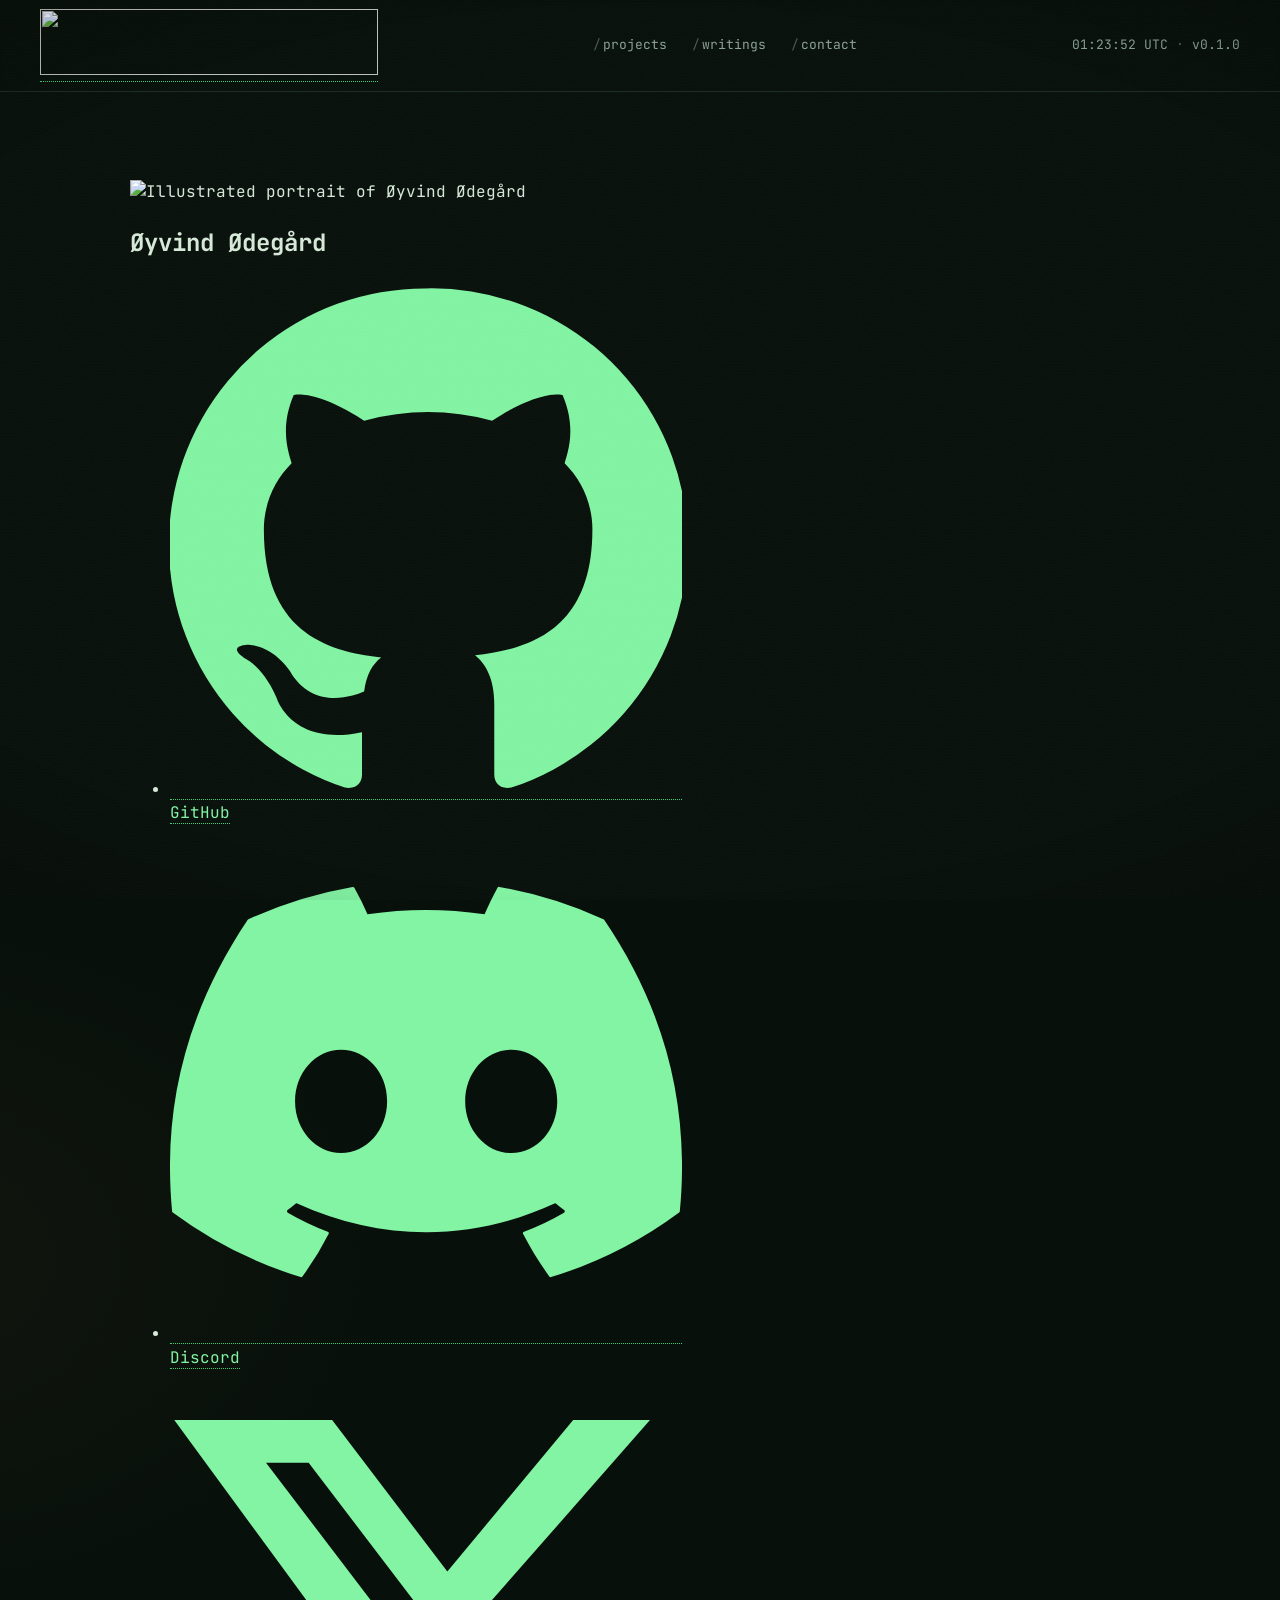
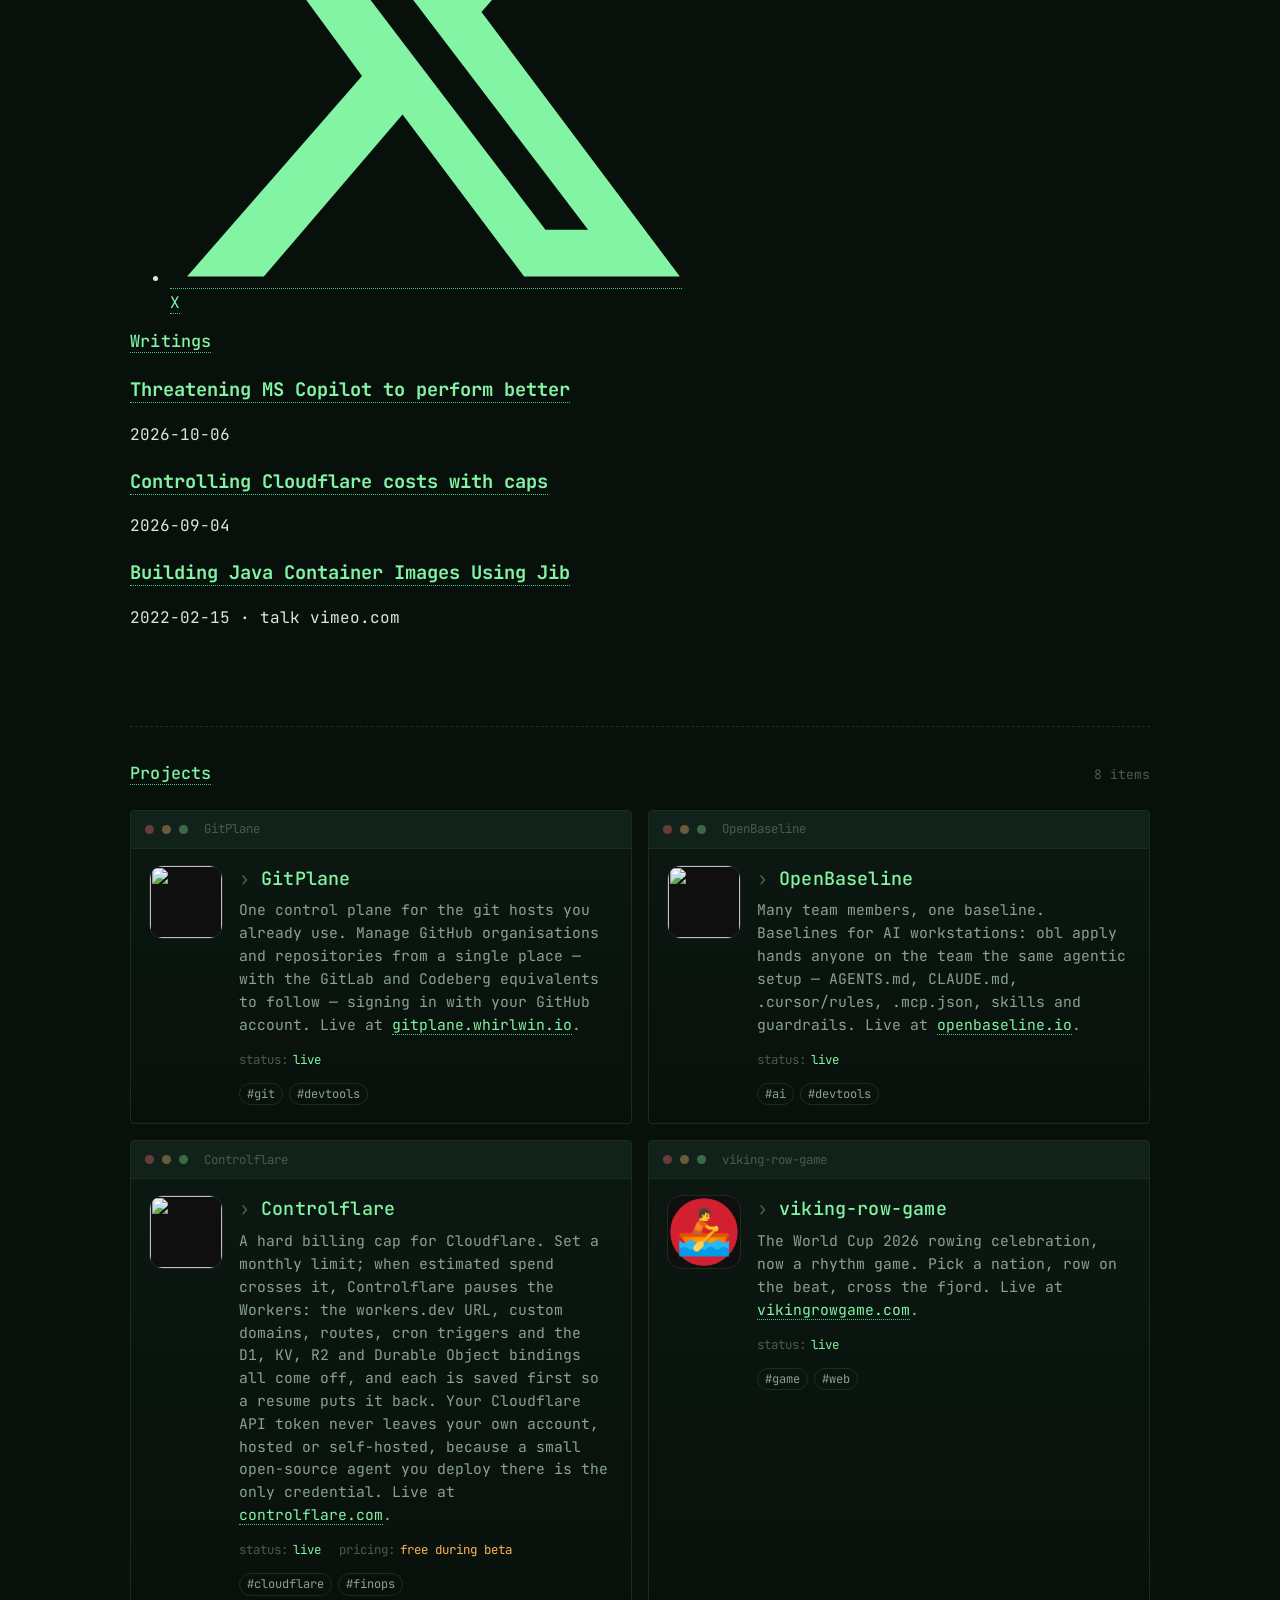
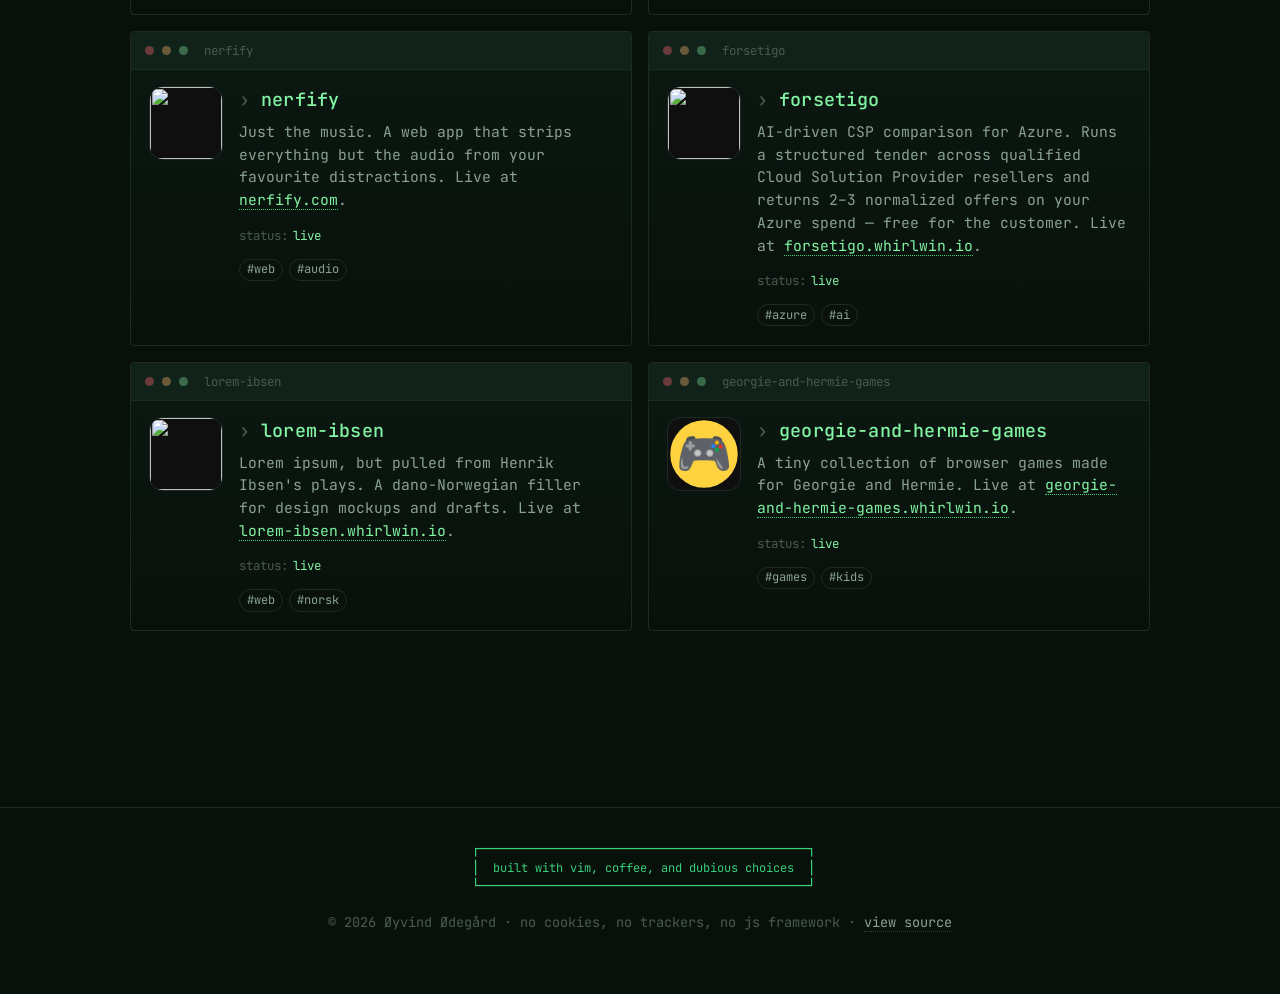
==== public/index.html @ 1791428c "Add link preview cards and Open Graph tags to every page Co-Authored-By: Claude Opus 5.5 (1M context" ====
<!doctype html>
<html lang="en">
  <head>
    <meta charset="utf-8" />
    <meta name="viewport" content="width=device-width, initial-scale=1, viewport-fit=cover" />
    <title>whirlwin.io — Øyvind Ødegård</title>
    <meta name="description" content="Personal homepage of Øyvind Ødegård. Platform engineer, tinkerer, terminal dweller." />
    <meta name="color-scheme" content="dark" />
    <meta name="theme-color" content="#08100b" />

    <!-- Link previews (LinkedIn, X, Slack...). og:image must be an absolute URL to a PNG or JPG, 1200x627. -->
    <meta property="og:site_name" content="whirlwin.io" />
    <meta property="og:type" content="website" />
    <meta property="og:title" content="Øyvind Ødegård" />
    <meta property="og:url" content="https://whirlwin.io/" />
    <meta property="og:image" content="https://whirlwin.io/og.png" />
    <meta property="og:image:width" content="1200" />
    <meta property="og:image:height" content="627" />
    <meta property="og:image:alt" content="Illustrated portrait of Øyvind Ødegård beside the whirlwin.io wordmark" />
    <meta name="twitter:card" content="summary_large_image" />

    <link rel="preconnect" href="https://fonts.googleapis.com" />
    <link rel="preconnect" href="https://fonts.gstatic.com" crossorigin />
    <link
      href="https://fonts.googleapis.com/css2?family=JetBrains+Mono:ital,wght@0,400;0,500;0,700;1,400&family=VT323&display=swap"
      rel="stylesheet"
    />

    <link rel="stylesheet" href="/styles.css?v=11" />
    <link rel="icon" href="data:image/svg+xml,%3Csvg xmlns='http://www.w3.org/2000/svg' viewBox='0 0 32 32'%3E%3Crect width='32' height='32' fill='%2308100b'/%3E%3Ctext x='50%25' y='62%25' text-anchor='middle' font-family='monospace' font-weight='700' font-size='22' fill='%2382f4a3'%3E~%3C/text%3E%3C/svg%3E" />
  </head>

  <body>
    <div class="scanlines" aria-hidden="true"></div>
    <div class="vignette" aria-hidden="true"></div>
    <div class="grain" aria-hidden="true"></div>

    <header class="statusbar" role="banner">
      <div class="statusbar__left">
        <a class="statusbar__logo" href="/" aria-label="whirlwin.io — home">
          <img src="/whirlwin-lockup.png?v=2" alt="" width="338" height="66" />
        </a>
      </div>
      <nav class="statusbar__nav" aria-label="primary">
        <a href="/projects">projects</a>
        <a href="/writings">writings</a>
        <a href="/contact">contact</a>
      </nav>
      <div class="statusbar__right">
        <span id="clock" aria-live="off">--:--:-- UTC</span>
        <span class="statusbar__sep">·</span>
        <span>v0.1.0</span>
      </div>
    </header>

    <main>
      <!-- HERO -->
      <section class="hero" aria-labelledby="latest-heading">
        <div class="hero__text">
          <div class="masthead masthead--stacked">
            <img
              class="masthead__portrait"
              src="/profile.jpg"
              alt="Illustrated portrait of Øyvind Ødegård"
              width="320"
              height="320"
            />
            <h1 class="masthead__title">Øyvind Ødegård</h1>
            <ul class="masthead__social" aria-label="Elsewhere">
              <li>
                <a href="https://github.com/whirlwin" rel="me noopener">
                  <svg viewBox="0 0 24 24" fill="currentColor" aria-hidden="true"><path d="M12 .3a12 12 0 0 0-3.8 23.4c.6.1.8-.3.8-.6v-2c-3.3.7-4-1.6-4-1.6-.6-1.4-1.4-1.8-1.4-1.8-1.1-.7.1-.7.1-.7 1.2.1 1.9 1.2 1.9 1.2 1 1.8 2.8 1.3 3.5 1 .1-.8.4-1.3.8-1.6-2.7-.3-5.5-1.3-5.5-6 0-1.2.5-2.3 1.3-3.1-.1-.4-.6-1.6.1-3.2 0 0 1-.3 3.3 1.2a11.5 11.5 0 0 1 6 0c2.3-1.5 3.3-1.2 3.3-1.2.7 1.6.2 2.8.1 3.2.8.8 1.3 1.9 1.3 3.1 0 4.6-2.8 5.6-5.5 5.9.5.4.9 1.1.9 2.3v3.3c0 .3.2.7.8.6A12 12 0 0 0 12 .3"/></svg>
                  <span>GitHub</span>
                </a>
              </li>
              <li>
                <a href="https://discord.gg/tmzVNhAdD" rel="noopener">
                  <svg viewBox="0 0 24 24" fill="currentColor" aria-hidden="true"><path d="M20.317 4.37a19.79 19.79 0 0 0-4.885-1.515.074.074 0 0 0-.079.037c-.21.375-.444.865-.608 1.25a18.27 18.27 0 0 0-5.487 0 12.64 12.64 0 0 0-.617-1.25.077.077 0 0 0-.079-.037A19.736 19.736 0 0 0 3.677 4.37a.07.07 0 0 0-.032.027C.533 9.046-.32 13.58.099 18.058a.082.082 0 0 0 .031.056 19.9 19.9 0 0 0 5.993 3.03.078.078 0 0 0 .084-.028 14.09 14.09 0 0 0 1.226-1.994.076.076 0 0 0-.041-.106 13.1 13.1 0 0 1-1.872-.892.077.077 0 0 1-.008-.128c.126-.094.252-.192.372-.291a.074.074 0 0 1 .078-.011c3.928 1.793 8.18 1.793 12.061 0a.074.074 0 0 1 .079.01c.12.099.246.198.373.292a.077.077 0 0 1-.006.128 12.3 12.3 0 0 1-1.873.891.077.077 0 0 0-.041.107c.36.698.772 1.363 1.225 1.993a.076.076 0 0 0 .084.029 19.839 19.839 0 0 0 6.002-3.03.077.077 0 0 0 .032-.055c.5-5.177-.838-9.674-3.548-13.66a.061.061 0 0 0-.031-.029zM8.02 15.331c-1.183 0-2.157-1.086-2.157-2.419 0-1.333.955-2.419 2.157-2.419 1.211 0 2.176 1.095 2.157 2.42 0 1.332-.956 2.418-2.157 2.418zm7.974 0c-1.182 0-2.157-1.086-2.157-2.419 0-1.333.956-2.419 2.157-2.419 1.211 0 2.176 1.095 2.157 2.42 0 1.332-.946 2.418-2.157 2.418z"/></svg>
                  <span>Discord</span>
                </a>
              </li>
              <li>
                <a href="https://x.com/whirlwin_io" rel="me noopener">
                  <svg viewBox="0 0 24 24" fill="currentColor" aria-hidden="true"><path d="M18.9 2.3h3.6l-7.9 9 9.3 12.4h-7.3l-5.7-7.6-6.5 7.6H.8l8.2-9.4L.2 2.3h7.4l5.4 7.1 5.9-7.1zm-1.3 19.2h2L6.5 4.3h-2l13.1 17.2z"/></svg>
                  <span>X</span>
                </a>
              </li>
            </ul>
          </div>

          <header class="block__head block__head--plain">
            <h2 id="latest-heading"><a href="/writings">Writings</a></h2>
          </header>

          <div class="posts posts--compact">

            <article class="post">
              <header class="post__head">
                <h3 class="post__title"><a href="/writings/threatening-ms-copilot">Threatening MS Copilot to perform better</a></h3>
                <p class="post__meta">
                  <time class="post__date" datetime="2026-10-06">2026-10-06</time>
                </p>
              </header>
            </article>

            <article class="post">
              <header class="post__head">
                <h3 class="post__title"><a href="/writings/cloudflare-cost-caps">Controlling Cloudflare costs with caps</a></h3>
                <p class="post__meta">
                  <time class="post__date" datetime="2026-09-04">2026-09-04</time>
                </p>
              </header>
            </article>

            <article class="post post--external">
              <header class="post__head">
                <h3 class="post__title"><a href="https://vimeo.com/677812854?fl=pl&amp;fe=cm" rel="noopener">Building Java Container Images Using Jib</a></h3>
                <p class="post__meta">
                  <time class="post__date" datetime="2022-02-15">2022-02-15</time>
                  <span class="post__sep" aria-hidden="true">·</span>
                  <span class="post__kind post__kind--talk">talk</span>
                  <span class="post__source">vimeo.com</span>
                </p>
              </header>
            </article>

          </div>
        </div>

        <div class="hero__game" aria-hidden="true">
          <canvas id="stacker" width="420" height="360"></canvas>
        </div>
      </section>

      <!-- APPS -->
      <section id="apps" class="block" aria-labelledby="apps-heading">
        <header class="block__head block__head--plain">
          <h2 id="apps-heading"><a href="/projects">Projects</a></h2>
          <span class="block__meta">8 items</span>
        </header>

        <ol class="apps">
          <li class="card">
            <div class="card__chrome">
              <span class="card__dot"></span><span class="card__dot"></span><span class="card__dot"></span>
              <span class="card__title">GitPlane</span>
            </div>
            <div class="card__body card__body--with-logo">
              <a class="card__logo" href="https://gitplane.whirlwin.io/" target="_blank" rel="noopener" aria-hidden="true" tabindex="-1">
                <img src="https://gitplane.whirlwin.io/favicon.svg" alt="" width="64" height="64" loading="lazy" />
              </a>
              <div class="card__text">
                <h3 class="card__name">
                  <a href="https://gitplane.whirlwin.io/" target="_blank" rel="noopener">GitPlane</a>
                </h3>
                <p class="card__desc">
                  One control plane for the git hosts you already use. Manage GitHub
                  organisations and repositories from a single place — with the GitLab
                  and Codeberg equivalents to follow — signing in with your GitHub
                  account. Live at
                  <a href="https://gitplane.whirlwin.io/" target="_blank" rel="noopener">gitplane.whirlwin.io</a>.
                </p>
                <dl class="card__meta">
                  <div><dt>status</dt><dd class="ok">live</dd></div>
                </dl>
                <div class="card__tags">
                  <span>#git</span><span>#devtools</span>
                </div>
              </div>
            </div>
          </li>

          <li class="card">
            <div class="card__chrome">
              <span class="card__dot"></span><span class="card__dot"></span><span class="card__dot"></span>
              <span class="card__title">OpenBaseline</span>
            </div>
            <div class="card__body card__body--with-logo">
              <a class="card__logo" href="https://openbaseline.io/" target="_blank" rel="noopener" aria-hidden="true" tabindex="-1">
                <img src="https://openbaseline.io/icon.png" alt="" width="64" height="64" loading="lazy" />
              </a>
              <div class="card__text">
                <h3 class="card__name">
                  <a href="https://openbaseline.io/" target="_blank" rel="noopener">OpenBaseline</a>
                </h3>
                <p class="card__desc">
                  Many team members, one baseline. Baselines for AI workstations:
                  <code>obl apply</code> hands anyone on the team the same agentic setup —
                  <code>AGENTS.md</code>, <code>CLAUDE.md</code>, <code>.cursor/rules</code>,
                  <code>.mcp.json</code>, skills and guardrails. Live at
                  <a href="https://openbaseline.io/" target="_blank" rel="noopener">openbaseline.io</a>.
                </p>
                <dl class="card__meta">
                  <div><dt>status</dt><dd class="ok">live</dd></div>
                </dl>
                <div class="card__tags">
                  <span>#ai</span><span>#devtools</span>
                </div>
              </div>
            </div>
          </li>

          <li class="card">
            <div class="card__chrome">
              <span class="card__dot"></span><span class="card__dot"></span><span class="card__dot"></span>
              <span class="card__title">Controlflare</span>
            </div>
            <div class="card__body card__body--with-logo">
              <a class="card__logo" href="https://controlflare.com/" target="_blank" rel="noopener" aria-hidden="true" tabindex="-1">
                <img src="https://controlflare.com/favicon.svg" alt="" width="64" height="64" loading="lazy" />
              </a>
              <div class="card__text">
                <h3 class="card__name">
                  <a href="https://controlflare.com/" target="_blank" rel="noopener">Controlflare</a>
                </h3>
                <p class="card__desc">
                  A hard billing cap for Cloudflare. Set a monthly limit; when estimated
                  spend crosses it, Controlflare pauses the Workers: the workers.dev URL,
                  custom domains, routes, cron triggers and the D1, KV, R2 and Durable
                  Object bindings all come off, and each is saved first so a resume puts
                  it back. Your Cloudflare API token never leaves your own account,
                  hosted or self-hosted, because a small open-source agent you deploy
                  there is the only credential. Live at
                  <a href="https://controlflare.com/" target="_blank" rel="noopener">controlflare.com</a>.
                </p>
                <dl class="card__meta">
                  <div><dt>status</dt><dd class="ok">live</dd></div>
                  <div><dt>pricing</dt><dd class="warn">free during beta</dd></div>
                </dl>
                <div class="card__tags">
                  <span>#cloudflare</span><span>#finops</span>
                </div>
              </div>
            </div>
          </li>

          <li class="card">
            <div class="card__chrome">
              <span class="card__dot"></span><span class="card__dot"></span><span class="card__dot"></span>
              <span class="card__title">viking-row-game</span>
            </div>
            <div class="card__body card__body--with-logo">
              <a class="card__logo" href="https://vikingrowgame.com/" target="_blank" rel="noopener" aria-hidden="true" tabindex="-1">
                <img src="data:image/svg+xml;utf8,%3Csvg%20xmlns%3D%22http%3A//www.w3.org/2000/svg%22%20viewBox%3D%220%200%2064%2064%22%3E%3Ccircle%20cx%3D%2232%22%20cy%3D%2232%22%20r%3D%2230%22%20fill%3D%22%23d22030%22/%3E%3Ctext%20x%3D%2232%22%20y%3D%2245%22%20font-size%3D%2240%22%20text-anchor%3D%22middle%22%3E%F0%9F%9A%A3%3C/text%3E%3C/svg%3E" alt="" width="64" height="64" loading="lazy" />
              </a>
              <div class="card__text">
                <h3 class="card__name">
                  <a href="https://vikingrowgame.com/" target="_blank" rel="noopener">viking-row-game</a>
                </h3>
                <p class="card__desc">
                  The World Cup 2026 rowing celebration, now a rhythm game. Pick a
                  nation, row on the beat, cross the fjord. Live at
                  <a href="https://vikingrowgame.com/" target="_blank" rel="noopener">vikingrowgame.com</a>.
                </p>
                <dl class="card__meta">
                  <div><dt>status</dt><dd class="ok">live</dd></div>
                </dl>
                <div class="card__tags">
                  <span>#game</span><span>#web</span>
                </div>
              </div>
            </div>
          </li>

          <li class="card">
            <div class="card__chrome">
              <span class="card__dot"></span><span class="card__dot"></span><span class="card__dot"></span>
              <span class="card__title">nerfify</span>
            </div>
            <div class="card__body card__body--with-logo">
              <a class="card__logo" href="https://nerfify.com/" target="_blank" rel="noopener" aria-hidden="true" tabindex="-1">
                <img src="https://nerfify.com/assets/icon.svg" alt="" width="64" height="64" loading="lazy" />
              </a>
              <div class="card__text">
                <h3 class="card__name">
                  <a href="https://nerfify.com/" target="_blank" rel="noopener">nerfify</a>
                </h3>
                <p class="card__desc">
                  Just the music. A web app that strips everything but the audio from your
                  favourite distractions. Live at
                  <a href="https://nerfify.com/" target="_blank" rel="noopener">nerfify.com</a>.
                </p>
                <dl class="card__meta">
                  <div><dt>status</dt><dd class="ok">live</dd></div>
                </dl>
                <div class="card__tags">
                  <span>#web</span><span>#audio</span>
                </div>
              </div>
            </div>
          </li>

          <li class="card">
            <div class="card__chrome">
              <span class="card__dot"></span><span class="card__dot"></span><span class="card__dot"></span>
              <span class="card__title">forsetigo</span>
            </div>
            <div class="card__body card__body--with-logo">
              <a class="card__logo" href="https://forsetigo.whirlwin.io/" target="_blank" rel="noopener" aria-hidden="true" tabindex="-1">
                <img src="https://forsetigo.whirlwin.io/favicon.svg" alt="" width="64" height="64" loading="lazy" />
              </a>
              <div class="card__text">
                <h3 class="card__name">
                  <a href="https://forsetigo.whirlwin.io/" target="_blank" rel="noopener">forsetigo</a>
                </h3>
                <p class="card__desc">
                  AI-driven CSP comparison for Azure. Runs a structured tender
                  across qualified Cloud Solution Provider resellers and returns
                  2–3 normalized offers on your Azure spend — free for the
                  customer. Live at
                  <a href="https://forsetigo.whirlwin.io/" target="_blank" rel="noopener">forsetigo.whirlwin.io</a>.
                </p>
                <dl class="card__meta">
                  <div><dt>status</dt><dd class="ok">live</dd></div>
                </dl>
                <div class="card__tags">
                  <span>#azure</span><span>#ai</span>
                </div>
              </div>
            </div>
          </li>

          <li class="card">
            <div class="card__chrome">
              <span class="card__dot"></span><span class="card__dot"></span><span class="card__dot"></span>
              <span class="card__title">lorem-ibsen</span>
            </div>
            <div class="card__body card__body--with-logo">
              <a class="card__logo" href="https://lorem-ibsen.whirlwin.io/" target="_blank" rel="noopener" aria-hidden="true" tabindex="-1">
                <img src="https://lorem-ibsen.whirlwin.io/assets/ibsen.jpg" alt="" width="64" height="64" loading="lazy" />
              </a>
              <div class="card__text">
                <h3 class="card__name">
                  <a href="https://lorem-ibsen.whirlwin.io/" target="_blank" rel="noopener">lorem-ibsen</a>
                </h3>
                <p class="card__desc">
                  Lorem ipsum, but pulled from Henrik Ibsen's plays. A dano-Norwegian
                  filler for design mockups and drafts. Live at
                  <a href="https://lorem-ibsen.whirlwin.io/" target="_blank" rel="noopener">lorem-ibsen.whirlwin.io</a>.
                </p>
                <dl class="card__meta">
                  <div><dt>status</dt><dd class="ok">live</dd></div>
                </dl>
                <div class="card__tags">
                  <span>#web</span><span>#norsk</span>
                </div>
              </div>
            </div>
          </li>

          <li class="card">
            <div class="card__chrome">
              <span class="card__dot"></span><span class="card__dot"></span><span class="card__dot"></span>
              <span class="card__title">georgie-and-hermie-games</span>
            </div>
            <div class="card__body card__body--with-logo">
              <a class="card__logo" href="https://georgie-and-hermie-games.whirlwin.io/" target="_blank" rel="noopener" aria-hidden="true" tabindex="-1">
                <img src="data:image/svg+xml;utf8,%3Csvg%20xmlns%3D%22http%3A//www.w3.org/2000/svg%22%20viewBox%3D%220%200%2064%2064%22%3E%3Ccircle%20cx%3D%2232%22%20cy%3D%2232%22%20r%3D%2230%22%20fill%3D%22%23ffd23f%22/%3E%3Ctext%20x%3D%2232%22%20y%3D%2245%22%20font-size%3D%2240%22%20text-anchor%3D%22middle%22%3E%F0%9F%8E%AE%3C/text%3E%3C/svg%3E" alt="" width="64" height="64" loading="lazy" />
              </a>
              <div class="card__text">
                <h3 class="card__name">
                  <a href="https://georgie-and-hermie-games.whirlwin.io/" target="_blank" rel="noopener">georgie-and-hermie-games</a>
                </h3>
                <p class="card__desc">
                  A tiny collection of browser games made for Georgie and Hermie.
                  Live at
                  <a href="https://georgie-and-hermie-games.whirlwin.io/" target="_blank" rel="noopener">georgie-and-hermie-games.whirlwin.io</a>.
                </p>
                <dl class="card__meta">
                  <div><dt>status</dt><dd class="ok">live</dd></div>
                </dl>
                <div class="card__tags">
                  <span>#games</span><span>#kids</span>
                </div>
              </div>
            </div>
          </li>

        </ol>
      </section>
    </main>

    <footer class="footer" role="contentinfo">
      <pre class="footer__art" aria-hidden="true">
 ┌───────────────────────────────────────────────┐
 │  built with vim, coffee, and dubious choices  │
 └───────────────────────────────────────────────┘</pre>
      <p>
        © <span id="year">2026</span> Øyvind Ødegård · no cookies, no trackers, no js framework ·
        <a href="https://codeberg.org/whirlwin/pages">view source</a>
      </p>
    </footer>

    <script src="/script.js" defer></script>
    <script src="https://cdn.jsdelivr.net/npm/matter-js@0.20.0/build/matter.min.js" defer></script>
    <script src="/game.js?v=21" defer></script>
  </body>
</html>
---- styles.css ----
/* whirlwin.io — terminal aesthetic, hand-rolled, no framework */

:root {
  --bg:        #08100b;
  --bg-2:      #0c1812;
  --bg-3:      #11221a;
  --ink:       #d7ead9;
  --ink-dim:   #8aa295;
  --ink-faint: #4a5a52;
  --phosphor:  #82f4a3;      /* primary accent — CRT phosphor */
  --phosphor-2:#3ad07a;
  --amber:     #ffb454;      /* warm secondary accent */
  --magenta:   #ff7ad9;
  --rule:      #1c2c23;
  --rule-hot:  #2a4434;

  --mono: "JetBrains Mono", ui-monospace, SFMono-Regular, Menlo, Consolas, monospace;

  --maxw: 78ch;
  --pad:  clamp(1rem, 4vw, 2.5rem);
  --radius: 4px;
}

* { box-sizing: border-box; }

html {
  background: var(--bg);
  color: var(--ink);
  font-family: var(--mono);
  font-size: 16px;
  line-height: 1.55;
  -webkit-text-size-adjust: 100%;
}

body {
  margin: 0;
  min-height: 100dvh;
  background:
    radial-gradient(1200px 600px at 80% -10%, rgba(130, 244, 163, 0.06), transparent 60%),
    radial-gradient(900px 600px at -10% 30%, rgba(255, 180, 84, 0.04), transparent 60%),
    var(--bg);
  overflow-x: hidden;
}

a {
  color: var(--phosphor);
  text-decoration: none;
  border-bottom: 1px dotted var(--phosphor-2);
  transition: color 120ms ease, background 120ms ease, border-color 120ms ease;
}
a:hover { color: var(--bg); background: var(--phosphor); border-bottom-color: var(--phosphor); }
a:focus-visible { outline: 2px solid var(--phosphor); outline-offset: 2px; }

::selection { background: var(--phosphor); color: var(--bg); }

code, kbd, pre { font-family: var(--mono); }

.visually-hidden {
  position: absolute; width: 1px; height: 1px; padding: 0; margin: -1px;
  overflow: hidden; clip: rect(0,0,0,0); white-space: nowrap; border: 0;
}

/* ── Overlays: scanlines, vignette, grain ─────────────────────────── */

.scanlines, .vignette, .grain {
  position: fixed; inset: 0; pointer-events: none; z-index: 100;
}
.scanlines {
  background-image: repeating-linear-gradient(
    to bottom,
    rgba(255,255,255,0.025) 0 1px,
    transparent 1px 3px
  );
  mix-blend-mode: overlay;
  opacity: 0.6;
}
.vignette {
  background:
    radial-gradient(120% 90% at 50% 50%, transparent 55%, rgba(0,0,0,0.55) 100%);
}
.grain {
  opacity: 0.04;
  background-image: url("data:image/svg+xml;utf8,<svg xmlns='http://www.w3.org/2000/svg' width='160' height='160'><filter id='n'><feTurbulence type='fractalNoise' baseFrequency='0.85' numOctaves='2' stitchTiles='stitch'/></filter><rect width='100%25' height='100%25' filter='url(%23n)' opacity='0.9'/></svg>");
}

@media (prefers-reduced-motion: no-preference) {
  .scanlines { animation: shift 18s steps(60) infinite; }
}
@keyframes shift {
  from { background-position: 0 0; }
  to   { background-position: 0 60px; }
}

/* ── Status bar (top) ─────────────────────────────────────────────── */

.statusbar {
  position: sticky; top: 0; z-index: 50;
  display: flex; align-items: center; gap: 1rem;
  padding: 0.55rem var(--pad);
  background: rgba(8, 16, 11, 0.88);
  backdrop-filter: blur(8px) saturate(140%);
  -webkit-backdrop-filter: blur(8px) saturate(140%);
  border-bottom: 1px solid var(--rule);
  font-size: 0.8125rem;
  color: var(--ink-dim);
}
.statusbar__left, .statusbar__right {
  display: flex; align-items: center; gap: 0.5rem;
  white-space: nowrap;
}
.statusbar__path { color: var(--phosphor); }
.statusbar__nav {
  flex: 1; display: flex; gap: 1.25rem; justify-content: center;
  overflow-x: auto; scrollbar-width: none;
}
.statusbar__nav::-webkit-scrollbar { display: none; }
.statusbar__nav a {
  color: var(--ink-dim);
  border-bottom: none;
  position: relative;
  padding: 0.1rem 0.15rem;
}
.statusbar__nav a::before { content: "/"; color: var(--ink-faint); margin-right: 2px; }
.statusbar__nav a:hover { color: var(--phosphor); background: transparent; }
.statusbar__sep { color: var(--ink-faint); }

.dot { width: 8px; height: 8px; border-radius: 50%; background: var(--ink-faint); }
.dot--live {
  background: var(--phosphor);
  box-shadow: 0 0 8px var(--phosphor), 0 0 14px rgba(130, 244, 163, 0.4);
  animation: pulse 1.8s ease-in-out infinite;
}
@keyframes pulse {
  0%, 100% { opacity: 1; }
  50%      { opacity: 0.45; }
}

@media (max-width: 640px) {
  .statusbar__right { display: none; }
}

/* ── Layout primitives ────────────────────────────────────────────── */

main {
  max-width: 1100px;
  margin: 0 auto;
  padding: clamp(2rem, 6vw, 4.5rem) var(--pad) 6rem;
}

.block {
  margin-top: clamp(3rem, 7vw, 5rem);
  padding-top: clamp(1.5rem, 4vw, 2.25rem);
  border-top: 1px dashed var(--rule);
}

.block__head {
  display: flex; align-items: baseline; gap: 0.6rem;
  margin-bottom: 1.5rem;
  flex-wrap: wrap;
}
.block__head h2 {
  font: 500 1.05rem/1.2 var(--mono);
  margin: 0;
  letter-spacing: 0.01em;
}
.block__head .cmd { color: var(--phosphor); }
.block__head .arg { color: var(--amber); }
.block__meta {
  margin-left: auto;
  font-size: 0.8125rem;
  color: var(--ink-faint);
}

.block__body--prose {
  max-width: var(--maxw);
}
.block__body--prose p { margin: 0 0 1rem; }
.block__body--prose strong { color: var(--phosphor); font-weight: 700; }
.block__body--prose em { color: var(--amber); font-style: normal; }
.block__body--prose code {
  background: var(--bg-3);
  border: 1px solid var(--rule);
  padding: 0 0.35rem;
  border-radius: var(--radius);
  font-size: 0.92em;
  color: var(--ink);
}

.prompt {
  color: var(--phosphor);
  font-weight: 700;
  user-select: none;
}

/* ── Hero ─────────────────────────────────────────────────────────── */

.hero {
  position: relative;
  padding-top: 1rem;
  display: grid;
  grid-template-columns: 1fr;
  gap: 2rem;
  align-items: center;
}
@media (min-width: 960px) {
  .hero { grid-template-columns: minmax(0, 1fr) 420px; gap: 3rem; }
}

.hero__game {
  position: relative;
  width: 100%;
  max-width: 420px;
  justify-self: end;
}
.hero__game canvas {
  display: block;
  width: 100%;
  aspect-ratio: 7 / 6;
  background: transparent;
  cursor: grab;
  /* Allow vertical page scroll while still letting Matter receive
     horizontal drags for box manipulation. */
  touch-action: pan-y;
}
.hero__game canvas:active { cursor: grabbing; }
@media (max-width: 600px) {
  .hero__game { justify-self: start; }
}
.wordmark {
  margin: 0 0 1rem;
  font-family: "VT323", var(--mono);
  font-weight: 400;
  font-size: clamp(4rem, 13vw, 8rem);
  line-height: 0.9;
  letter-spacing: 0;
  color: var(--phosphor-2);
  text-shadow:
    0 0 10px rgba(58, 208, 122, 0.32),
    0 0 24px rgba(58, 208, 122, 0.12);
  display: inline-flex;
  align-items: baseline;
  gap: 0;
  word-break: break-word;
}
.wordmark__tld {
  font-size: 0.7em;
  color: var(--amber);
  opacity: 0.85;
  text-shadow: 0 0 6px rgba(255, 180, 84, 0.18);
}

.hero__headline {
  max-width: 62ch;
  margin: 0;
  font-size: clamp(1.1rem, 2vw, 1.4rem);
  line-height: 1.4;
  color: var(--ink);
  letter-spacing: 0.005em;
}
.hero__headline a {
  color: var(--phosphor);
  border-bottom: 1px dotted var(--phosphor-2);
  white-space: nowrap;
}
.hero__headline a:hover {
  color: var(--bg);
  background: var(--phosphor);
  border-bottom-color: var(--phosphor);
}
.hero__headline-spark {
  margin-right: 0.35em;
  filter: drop-shadow(0 0 8px rgba(255, 220, 130, 0.45));
}

/* ── whoami facts ─────────────────────────────────────────────────── */

.facts {
  list-style: none; padding: 0;
  display: grid;
  grid-template-columns: repeat(auto-fit, minmax(180px, 1fr));
  gap: 0.4rem 1.5rem;
  margin: 1.5rem 0 0;
  font-size: 0.9rem;
}
.facts li {
  display: flex; justify-content: space-between; gap: 1rem;
  padding: 0.35rem 0;
  border-bottom: 1px dotted var(--rule);
}
.facts__k { color: var(--ink-faint); }
.facts__k::before { content: "// "; }
.facts__v { color: var(--ink); }

/* ── Apps grid (card stack) ───────────────────────────────────────── */

.apps {
  list-style: none; padding: 0; margin: 0;
  display: grid;
  grid-template-columns: repeat(auto-fill, minmax(min(420px, 100%), 1fr));
  gap: 1rem;
}

.card {
  position: relative;
  background: linear-gradient(180deg, var(--bg-2), var(--bg));
  border: 1px solid var(--rule);
  border-radius: var(--radius);
  overflow: hidden;
  transition: transform 180ms ease, border-color 180ms ease, box-shadow 180ms ease;
}
.card:hover {
  border-color: var(--phosphor-2);
  transform: translateY(-2px);
  box-shadow: 0 8px 30px -10px rgba(130, 244, 163, 0.25);
}
.card--featured {
  grid-column: span 2;
  border-color: var(--rule-hot);
  background:
    linear-gradient(180deg, rgba(130, 244, 163, 0.06), transparent 30%),
    linear-gradient(180deg, var(--bg-2), var(--bg));
}
@media (max-width: 720px) {
  .card--featured { grid-column: auto; }
}
.card--ghost {
  border-style: dashed;
  opacity: 0.85;
}

.card__chrome {
  display: flex; align-items: center; gap: 0.5rem;
  padding: 0.55rem 0.85rem;
  background: var(--bg-3);
  border-bottom: 1px solid var(--rule);
  font-size: 0.78rem;
  color: var(--ink-faint);
}
.card__dot {
  width: 9px; height: 9px; border-radius: 50%;
  background: var(--rule-hot);
}
.card__dot:nth-child(1) { background: #6b3a3a; }
.card__dot:nth-child(2) { background: #6b5a3a; }
.card__dot:nth-child(3) { background: #3a6b48; }
.card__title { margin-left: 0.5rem; }

.card__body { padding: 1rem 1.1rem 1.15rem; }
.card__body--with-logo {
  display: grid;
  grid-template-columns: auto 1fr;
  gap: 1rem;
  align-items: start;
}
.card__logo {
  display: block;
  border: 1px solid var(--rule);
  border-radius: 14px;
  overflow: hidden;
  line-height: 0;
  background: #0f0f0f;
  flex-shrink: 0;
  transition: border-color 160ms ease, transform 160ms ease;
}
.card__logo:hover {
  border-color: var(--phosphor-2);
  background: #0f0f0f;
  transform: scale(1.03);
}
.card__logo img {
  display: block;
  width: 72px;
  height: 72px;
  object-fit: cover;
  object-position: center 22%;
}
@media (max-width: 480px) {
  .card__logo img { width: 56px; height: 56px; }
}
.card__name {
  font-size: 1.15rem; margin: 0 0 0.4rem;
  font-weight: 500;
  letter-spacing: 0.01em;
}
.card__name a {
  color: var(--phosphor);
  border-bottom: none;
}
.card__name a::before { content: "› "; color: var(--ink-faint); }
.card__name a:hover { background: transparent; color: var(--bg); }
.card__name a:hover::before { color: var(--bg); }
.card:hover .card__name a { background: var(--phosphor); color: var(--bg); padding: 0 4px; margin-left: -4px; }

.card__desc {
  margin: 0 0 0.85rem;
  color: var(--ink-dim);
  font-size: 0.92rem;
}

.card__meta {
  display: flex; flex-wrap: wrap; gap: 0.5rem 1.1rem;
  margin: 0 0 0.85rem;
  font-size: 0.78rem;
  color: var(--ink-faint);
}
.card__meta > div { display: flex; gap: 0.35rem; }
.card__meta dt { color: var(--ink-faint); }
.card__meta dt::after { content: ":"; }
.card__meta dd { margin: 0; color: var(--ink); }
.card__meta dd.ok   { color: var(--phosphor); }
.card__meta dd.warn { color: var(--amber); }
.card__meta dd.dim  { color: var(--ink-faint); }

.card__tags {
  display: flex; flex-wrap: wrap; gap: 0.35rem;
  font-size: 0.75rem;
}
.card__tags span {
  border: 1px solid var(--rule);
  padding: 0.05rem 0.45rem;
  border-radius: 999px;
  color: var(--ink-dim);
}

/* ── Articles & videos list ───────────────────────────────────────── */

.articles {
  list-style: none; padding: 0; margin: 0;
  display: grid;
  gap: 0.4rem;
  max-width: 80ch;
}
.article {
  display: grid;
  grid-template-columns: 5rem 1fr auto;
  grid-template-areas:
    "kind  title  source"
    ".     desc   .";
  gap: 0.2rem 1rem;
  align-items: baseline;
  padding: 0.85rem 0;
  border-bottom: 1px dotted var(--rule);
}
.article:last-child { border-bottom: none; }

.article__kind {
  grid-area: kind;
  font-size: 0.72rem;
  text-transform: lowercase;
  letter-spacing: 0.06em;
  color: var(--ink-faint);
  border: 1px solid var(--rule-hot);
  border-radius: 999px;
  padding: 0.05rem 0.55rem;
  justify-self: start;
  align-self: center;
}
.article__kind--talk {
  color: var(--amber);
  border-color: rgba(255, 180, 84, 0.45);
}

.article__title {
  grid-area: title;
  color: var(--phosphor);
  font-size: 1rem;
  font-weight: 500;
  border-bottom: 1px dotted var(--phosphor-2);
  line-height: 1.35;
}
.article__title:hover {
  background: var(--phosphor);
  color: var(--bg);
  border-bottom-color: var(--phosphor);
}

.article__desc {
  grid-area: desc;
  margin: 0;
  font-size: 0.9rem;
  color: var(--ink-dim);
  line-height: 1.45;
}

.article__source {
  grid-area: source;
  font-size: 0.78rem;
  color: var(--ink-faint);
  align-self: center;
}
.article__source::before { content: "↗ "; color: var(--phosphor-2); }

@media (max-width: 600px) {
  .article {
    grid-template-columns: 1fr;
    grid-template-areas:
      "kind"
      "title"
      "desc"
      "source";
    gap: 0.35rem 0;
  }
  .article__source { align-self: start; }
}

/* ── Stack pre block ──────────────────────────────────────────────── */

.stack__out {
  background: var(--bg-2);
  border: 1px solid var(--rule);
  border-left: 3px solid var(--phosphor-2);
  border-radius: var(--radius);
  padding: 1rem 1.2rem;
  font-size: 0.9rem;
  line-height: 1.65;
  color: var(--ink);
  overflow-x: auto;
  white-space: pre;
  margin: 0;
}

/* ── Elsewhere links ──────────────────────────────────────────────── */

.links {
  list-style: none; padding: 0; margin: 0;
  display: grid;
  grid-template-columns: repeat(auto-fit, minmax(320px, 1fr));
  gap: 0 1.75rem;
  font-size: 0.95rem;
}
.links li { border-bottom: 1px dotted var(--rule); }
.links a {
  display: grid;
  grid-template-columns: 7rem 1fr;
  gap: 0.75rem;
  align-items: baseline;
  padding: 0.6rem 0;
  border-bottom: none;
  color: var(--ink);
}
.links a:hover { background: transparent; color: var(--phosphor); }
.links__k { color: var(--ink-faint); }
.links__k::before { content: "→ "; color: var(--phosphor-2); }
.links__v {
  color: var(--ink-dim);
  word-break: break-all;
  text-align: right;
}
.links a:hover .links__v { color: var(--phosphor); }

/* Icon-button variant: stacked cards with logos */
.links--icons {
  display: flex;
  flex-direction: column;
  gap: 0.6rem;
  font-size: 0.95rem;
  max-width: 32rem;
}
.links--icons li {
  border-bottom: none;
}
.links--icons a {
  display: grid;
  grid-template-columns: auto 1fr auto;
  align-items: center;
  gap: 0 0.85rem;
  padding: 0.9rem 1.1rem;
  border: 1px solid var(--rule);
  border-radius: var(--radius);
  background: linear-gradient(180deg, var(--bg-2), var(--bg));
  color: var(--ink);
  transition: border-color 160ms ease, transform 160ms ease, box-shadow 160ms ease;
}
.links--icons a:hover {
  background: linear-gradient(180deg, var(--bg-2), var(--bg));
  border-color: var(--phosphor-2);
  color: var(--ink);
  transform: translateY(-1px);
  box-shadow: 0 8px 24px -10px rgba(130, 244, 163, 0.22);
}
.links--icons .links__logo {
  width: 28px;
  height: 28px;
  color: var(--phosphor);
  flex-shrink: 0;
}
.links--icons a:hover .links__logo { color: var(--phosphor); }
.links--icons .links__k {
  color: var(--ink);
  font-weight: 500;
}
.links--icons .links__k::before { content: ""; }
.links--icons .links__v {
  color: var(--ink-dim);
  text-align: right;
  font-size: 0.88rem;
}
.links--icons a:hover .links__v { color: var(--phosphor); }

/* ── Footer ───────────────────────────────────────────────────────── */

.footer {
  margin-top: 5rem;
  padding: 2rem var(--pad) 3rem;
  border-top: 1px solid var(--rule);
  text-align: center;
  color: var(--ink-faint);
  font-size: 0.85rem;
}
.footer__art {
  margin: 0 auto 1rem;
  color: var(--phosphor-2);
  font-size: 0.75rem;
  white-space: pre;
  overflow-x: auto;
}
.footer a { color: var(--ink-dim); border-bottom-color: var(--rule-hot); }
.footer a:hover { color: var(--bg); background: var(--phosphor); }

/* ── Hero entry animation ─────────────────────────────────────────── */

@media (prefers-reduced-motion: no-preference) {
  .wordmark, .hero__headline {
    opacity: 0;
    transform: translateY(8px);
    animation: rise 0.6s ease forwards;
  }
  .wordmark       { animation-delay: 0.05s; }
  .hero__headline { animation-delay: 0.35s; }
}
@keyframes rise {
  to { opacity: 1; transform: none; }
}

/* ── Narrow viewports ─────────────────────────────────────────────── */

@media (max-width: 480px) {
  .statusbar__nav { gap: 0.85rem; font-size: 0.78rem; }
  .block__head { flex-direction: row; align-items: center; }
  .block__meta { width: 100%; margin-left: 0; }
}
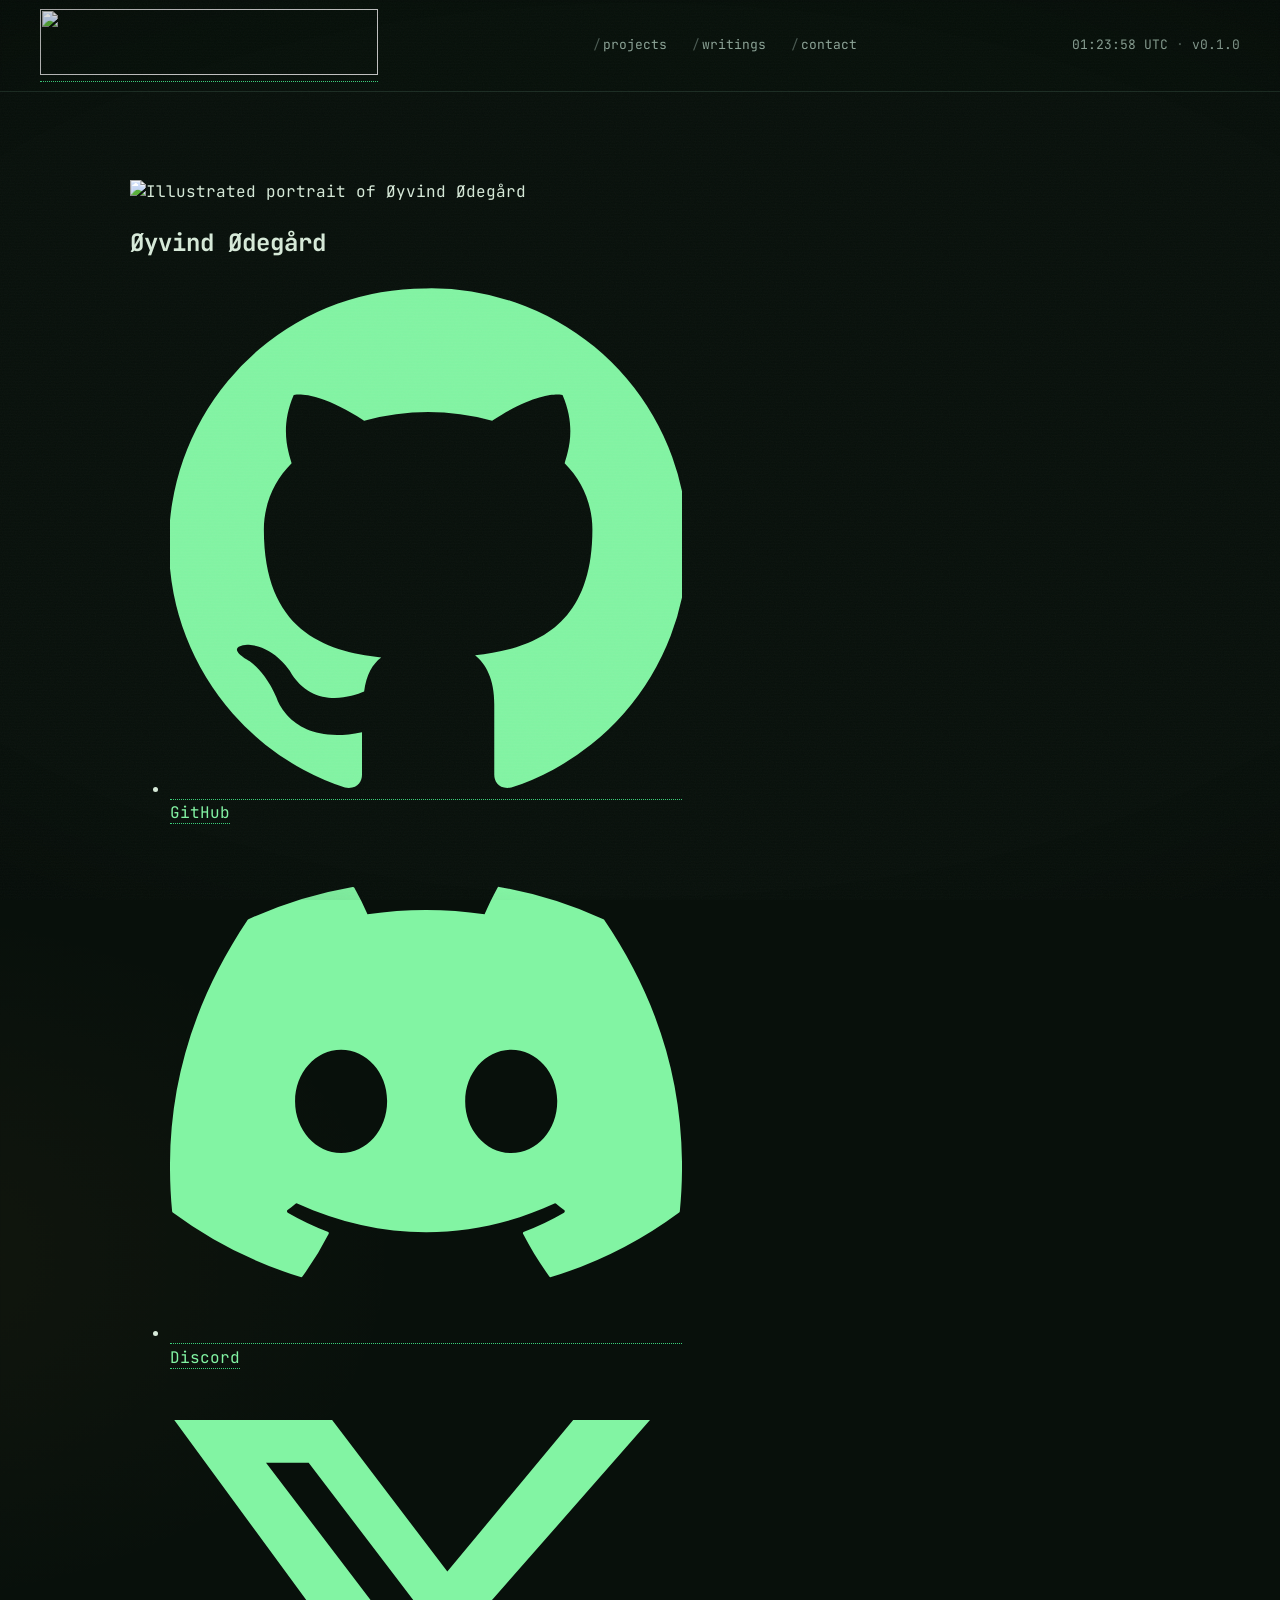
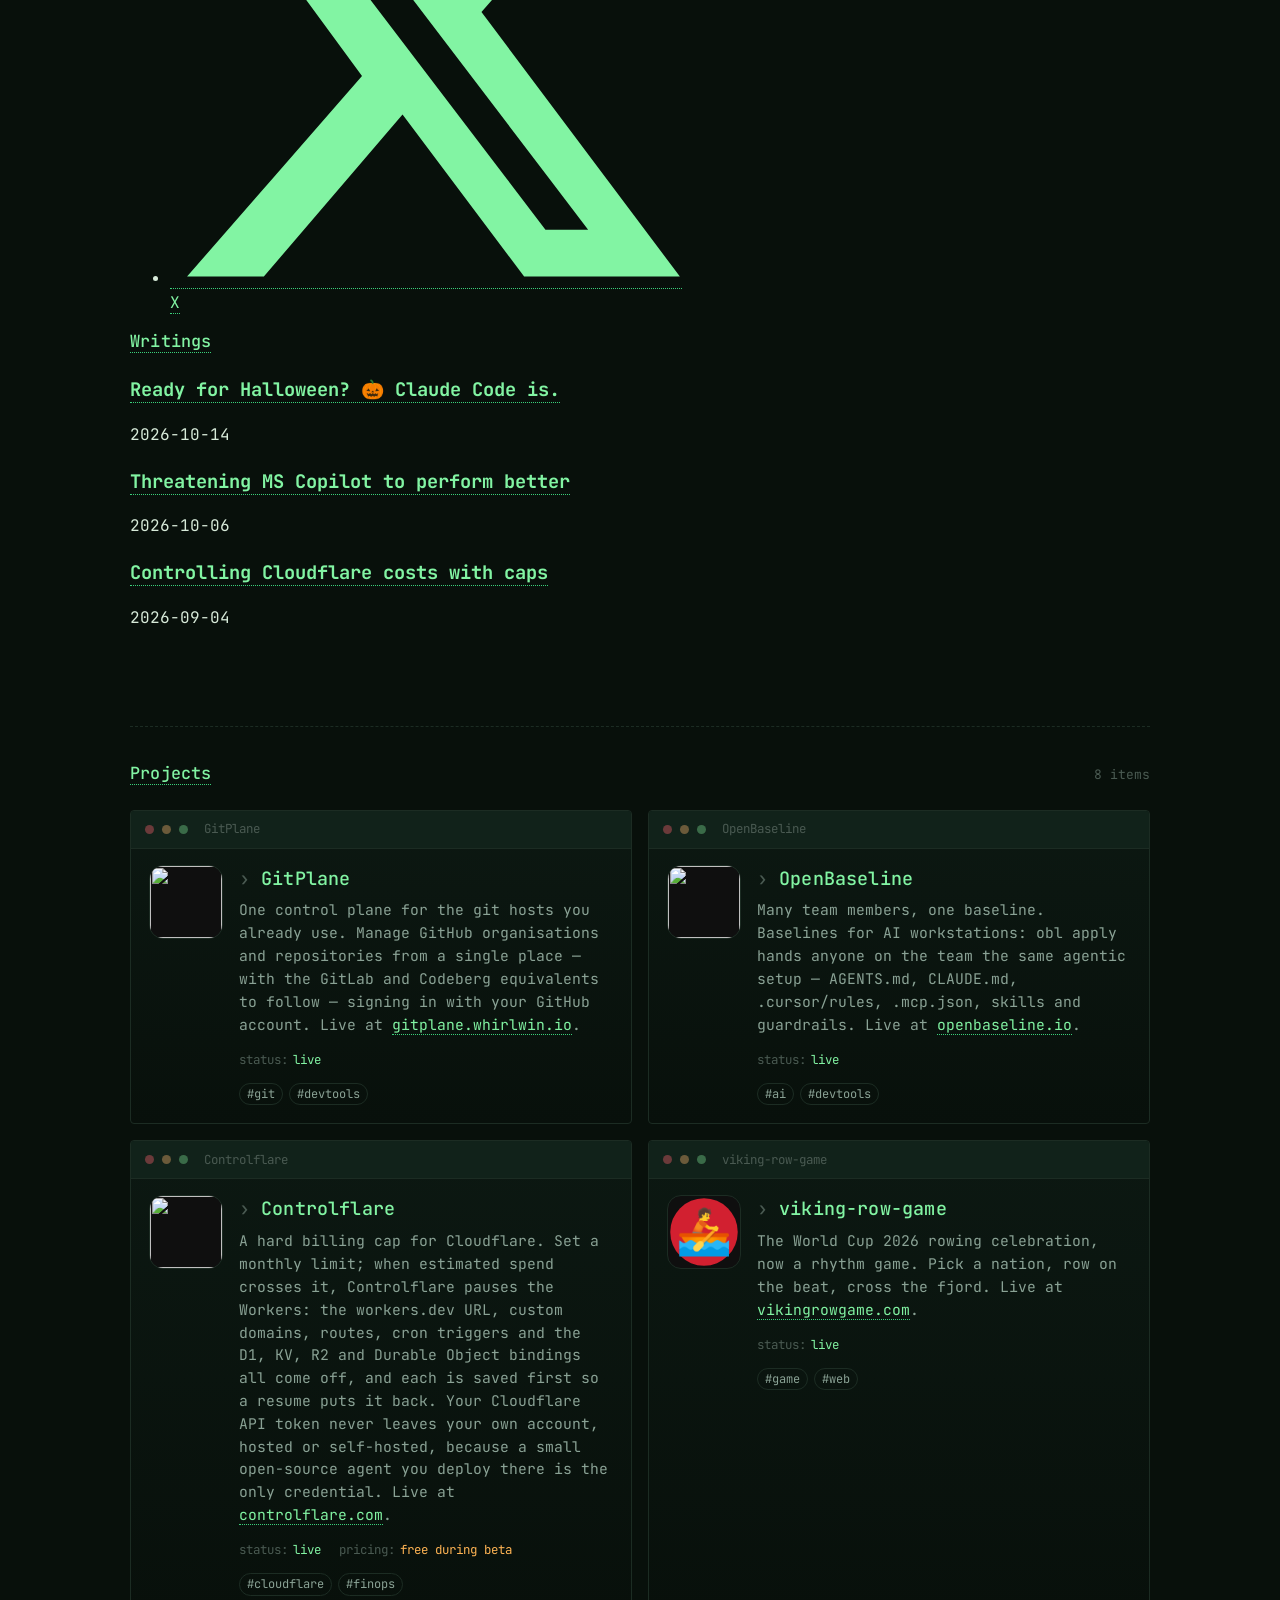
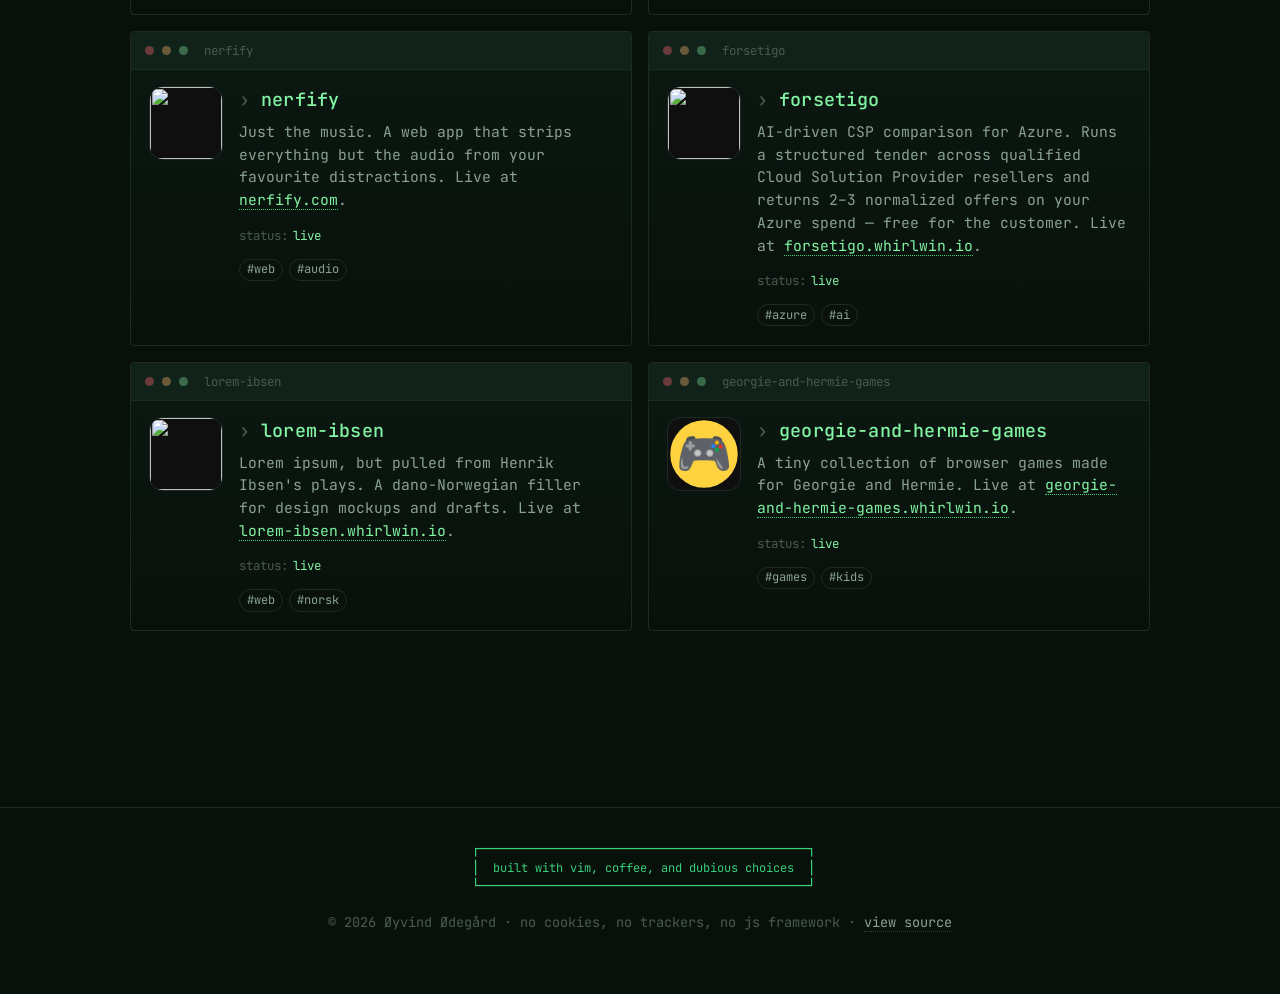
==== commit f6b0b1eb: "Add a writing on the Halloween Claude Code plugin Co-Authored-By: Claude Opus 5.5 (1M context) <nore" ====
--- a/public/index.html
+++ b/public/index.html
@@ -96,6 +96,15 @@
 
             <article class="post">
               <header class="post__head">
+                <h3 class="post__title"><a href="/writings/ready-for-halloween">Ready for Halloween? 🎃 Claude Code is.</a></h3>
+                <p class="post__meta">
+                  <time class="post__date" datetime="2026-10-14">2026-10-14</time>
+                </p>
+              </header>
+            </article>
+
+            <article class="post">
+              <header class="post__head">
                 <h3 class="post__title"><a href="/writings/threatening-ms-copilot">Threatening MS Copilot to perform better</a></h3>
                 <p class="post__meta">
                   <time class="post__date" datetime="2026-10-06">2026-10-06</time>
@@ -108,18 +117,6 @@
                 <h3 class="post__title"><a href="/writings/cloudflare-cost-caps">Controlling Cloudflare costs with caps</a></h3>
                 <p class="post__meta">
                   <time class="post__date" datetime="2026-09-04">2026-09-04</time>
-                </p>
-              </header>
-            </article>
-
-            <article class="post post--external">
-              <header class="post__head">
-                <h3 class="post__title"><a href="https://vimeo.com/677812854?fl=pl&amp;fe=cm" rel="noopener">Building Java Container Images Using Jib</a></h3>
-                <p class="post__meta">
-                  <time class="post__date" datetime="2022-02-15">2022-02-15</time>
-                  <span class="post__sep" aria-hidden="true">·</span>
-                  <span class="post__kind post__kind--talk">talk</span>
-                  <span class="post__source">vimeo.com</span>
                 </p>
               </header>
             </article>
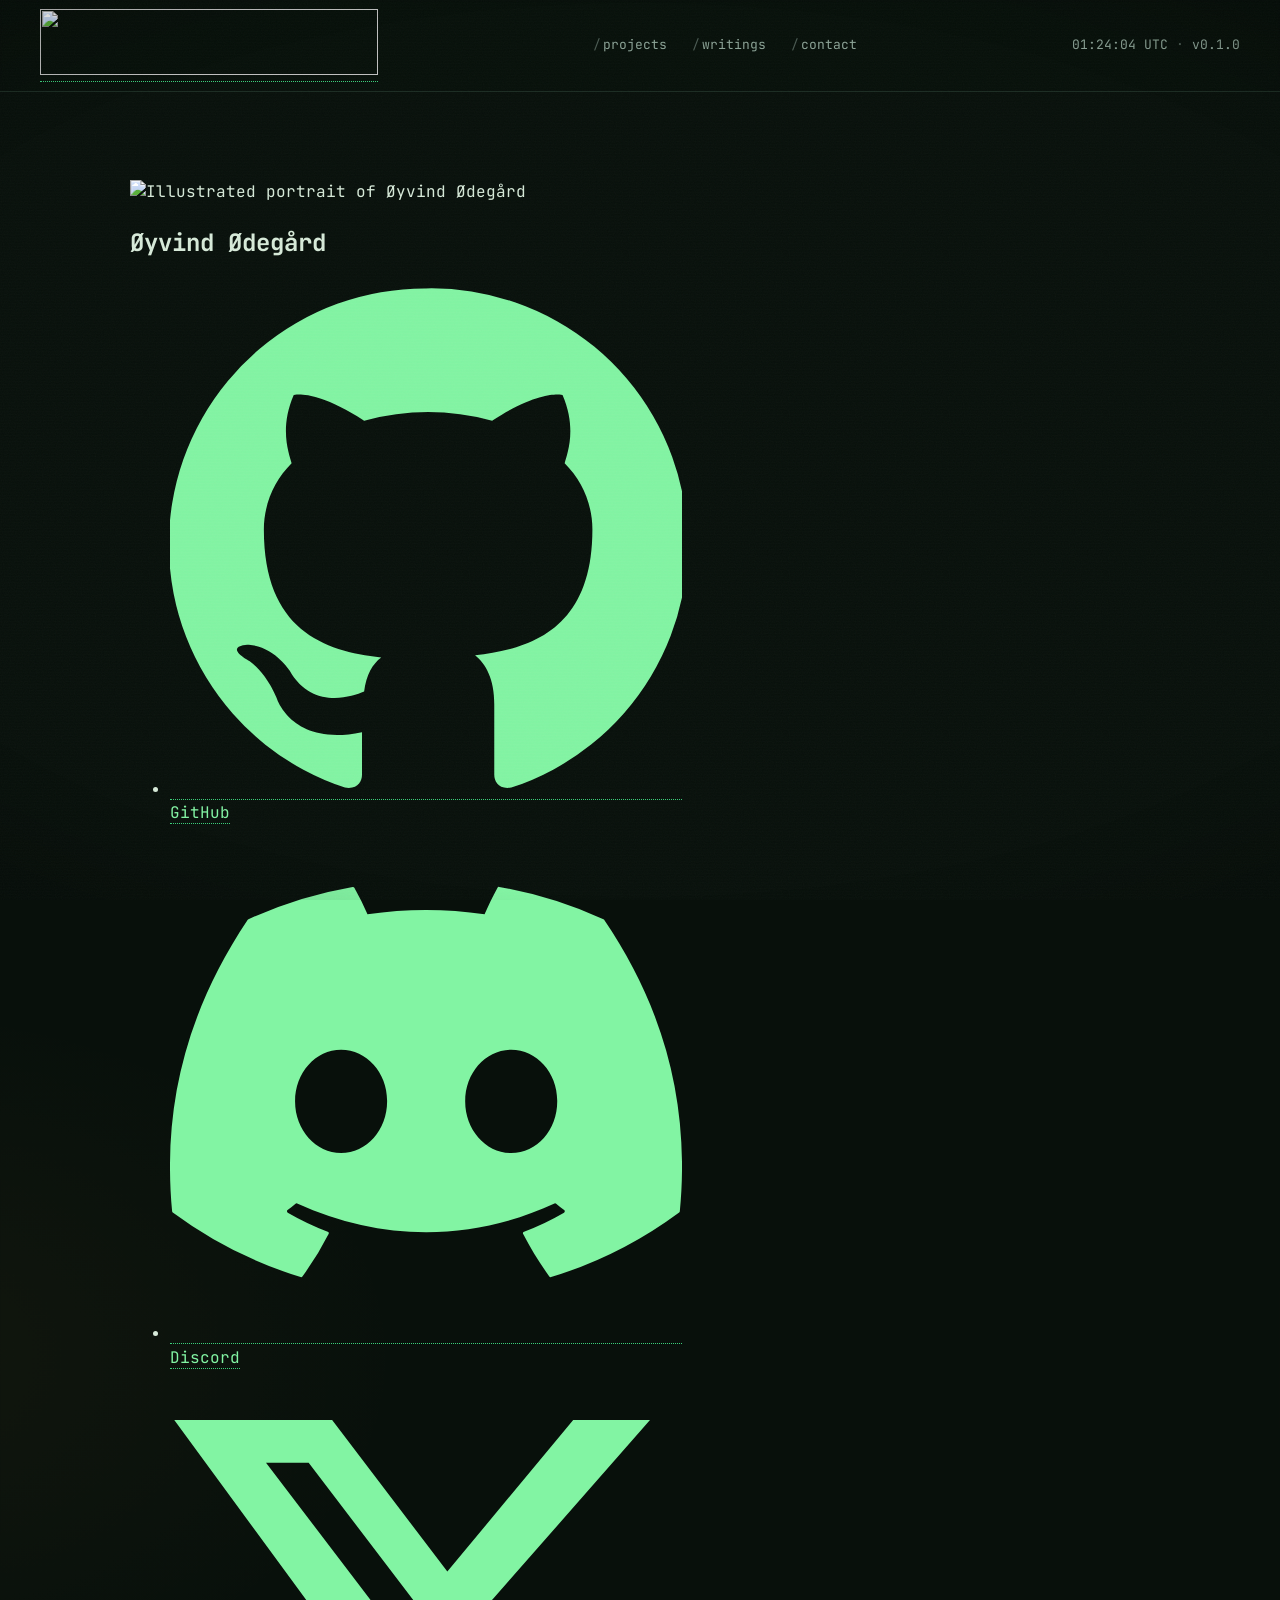
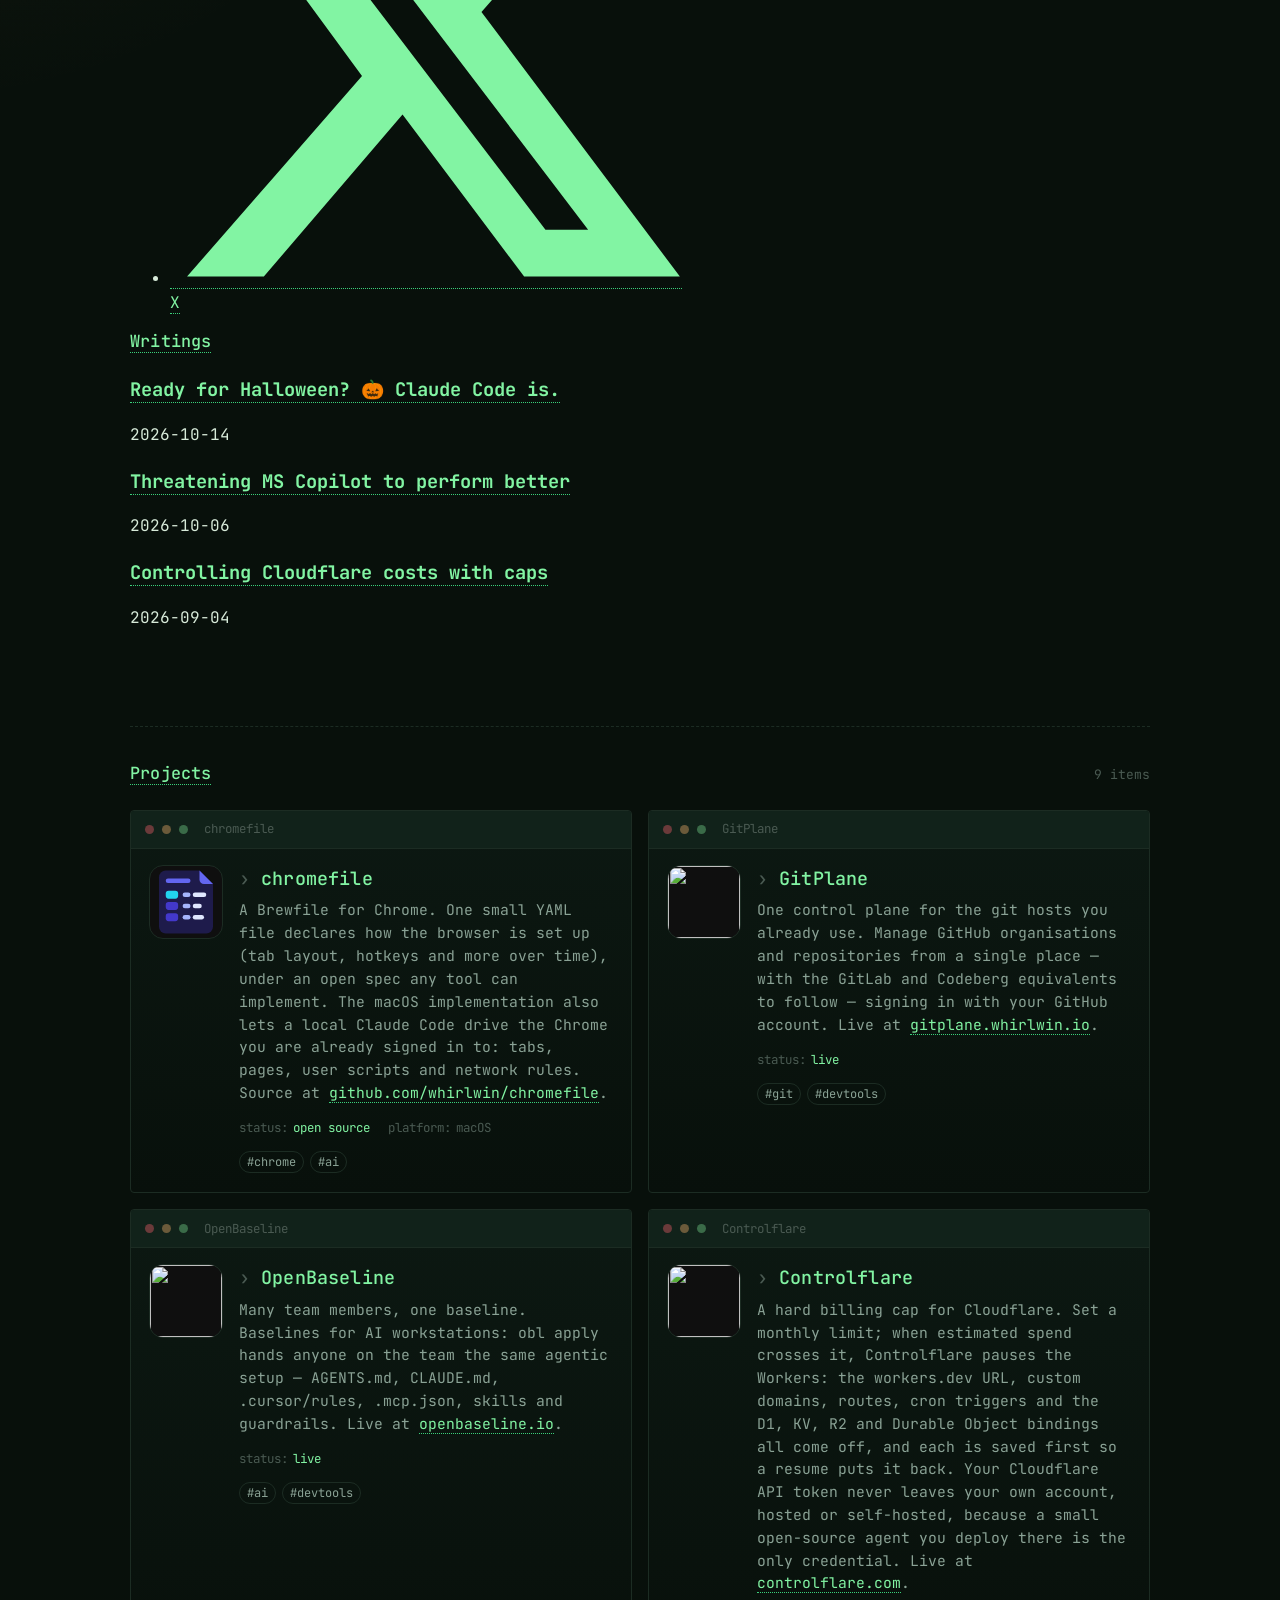
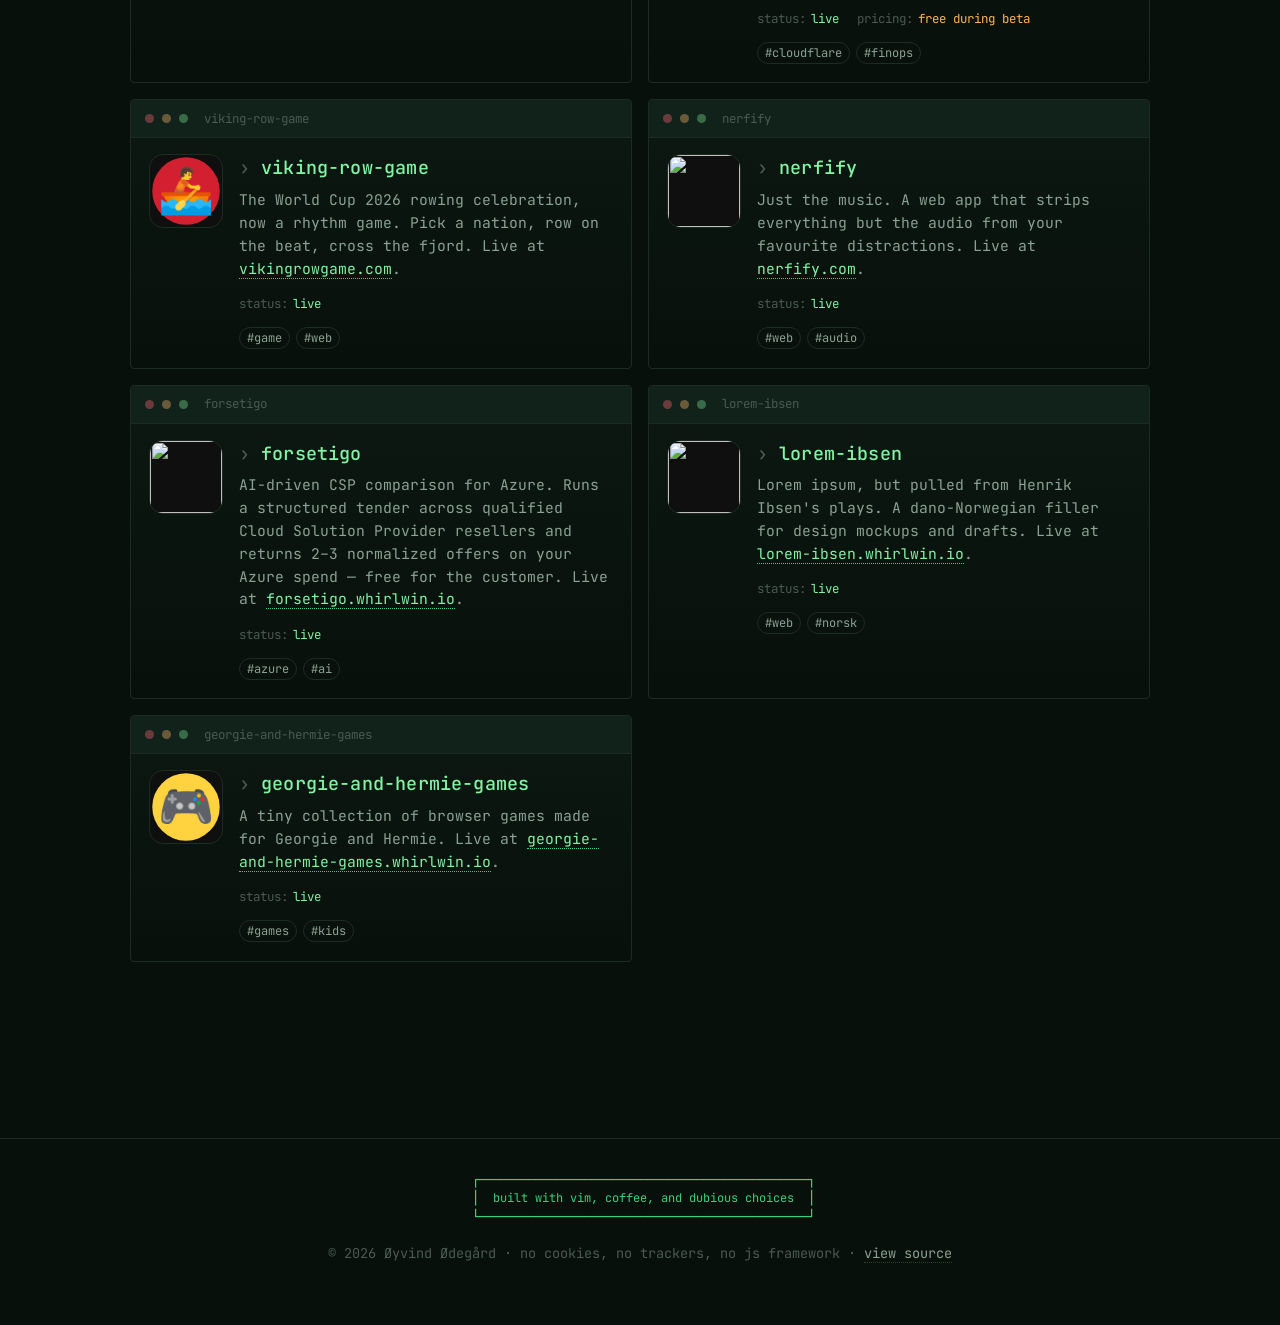
==== commit 1b18febd: "Add chromefile to the projects Co-Authored-By: Claude Opus 5.5 (1M context) <noreply@anthropic.com>" ====
--- a/public/index.html
+++ b/public/index.html
@@ -133,10 +133,42 @@
       <section id="apps" class="block" aria-labelledby="apps-heading">
         <header class="block__head block__head--plain">
           <h2 id="apps-heading"><a href="/projects">Projects</a></h2>
-          <span class="block__meta">8 items</span>
+          <span class="block__meta">9 items</span>
         </header>
 
         <ol class="apps">
+          <li class="card">
+            <div class="card__chrome">
+              <span class="card__dot"></span><span class="card__dot"></span><span class="card__dot"></span>
+              <span class="card__title">chromefile</span>
+            </div>
+            <div class="card__body card__body--with-logo">
+              <a class="card__logo" href="https://github.com/whirlwin/chromefile" target="_blank" rel="noopener" aria-hidden="true" tabindex="-1">
+                <img src="data:image/svg+xml;utf8,%3Csvg%20xmlns%3D%22http%3A%2F%2Fwww.w3.org%2F2000%2Fsvg%22%20viewBox%3D%220%200%20128%20128%22%3E%3Cpath%20d%3D%22M28%208H88L112%2032V108A12%2012%200%200%201%20100%20120H28A12%2012%200%200%201%2016%20108V20A12%2012%200%200%201%2028%208Z%22%20fill%3D%22%231e1b4b%22%2F%3E%3Cpath%20d%3D%22M88%208V24A8%208%200%200%200%2096%2032H112Z%22%20fill%3D%22%236366f1%22%2F%3E%3Crect%20x%3D%2228%22%20y%3D%2222%22%20width%3D%2244%22%20height%3D%228%22%20rx%3D%224%22%20fill%3D%22%236366f1%22%2F%3E%3Crect%20x%3D%2228%22%20y%3D%2244%22%20width%3D%2222%22%20height%3D%2214%22%20rx%3D%225%22%20fill%3D%22%2322d3ee%22%2F%3E%3Crect%20x%3D%2228%22%20y%3D%2264%22%20width%3D%2222%22%20height%3D%2214%22%20rx%3D%225%22%20fill%3D%22%234338ca%22%2F%3E%3Crect%20x%3D%2228%22%20y%3D%2284%22%20width%3D%2222%22%20height%3D%2214%22%20rx%3D%225%22%20fill%3D%22%234338ca%22%2F%3E%3Crect%20x%3D%2258%22%20y%3D%2247%22%20width%3D%2214%22%20height%3D%228%22%20rx%3D%224%22%20fill%3D%22%23a5b4fc%22%2F%3E%3Crect%20x%3D%2276%22%20y%3D%2247%22%20width%3D%2224%22%20height%3D%228%22%20rx%3D%224%22%20fill%3D%22%23e0e7ff%22%2F%3E%3Crect%20x%3D%2258%22%20y%3D%2267%22%20width%3D%2214%22%20height%3D%228%22%20rx%3D%224%22%20fill%3D%22%23a5b4fc%22%2F%3E%3Crect%20x%3D%2276%22%20y%3D%2267%22%20width%3D%2216%22%20height%3D%228%22%20rx%3D%224%22%20fill%3D%22%23e0e7ff%22%2F%3E%3Crect%20x%3D%2258%22%20y%3D%2287%22%20width%3D%2214%22%20height%3D%228%22%20rx%3D%224%22%20fill%3D%22%23a5b4fc%22%2F%3E%3Crect%20x%3D%2276%22%20y%3D%2287%22%20width%3D%2220%22%20height%3D%228%22%20rx%3D%224%22%20fill%3D%22%23e0e7ff%22%2F%3E%3C%2Fsvg%3E" alt="" width="64" height="64" loading="lazy" />
+              </a>
+              <div class="card__text">
+                <h3 class="card__name">
+                  <a href="https://github.com/whirlwin/chromefile" target="_blank" rel="noopener">chromefile</a>
+                </h3>
+                <p class="card__desc">
+                  A Brewfile for Chrome. One small YAML file declares how the browser
+                  is set up (tab layout, hotkeys and more over time), under an open
+                  spec any tool can implement. The macOS implementation also lets a
+                  local Claude Code drive the Chrome you are already signed in to:
+                  tabs, pages, user scripts and network rules. Source at
+                  <a href="https://github.com/whirlwin/chromefile" target="_blank" rel="noopener">github.com/whirlwin/chromefile</a>.
+                </p>
+                <dl class="card__meta">
+                  <div><dt>status</dt><dd class="ok">open source</dd></div>
+                  <div><dt>platform</dt><dd class="dim">macOS</dd></div>
+                </dl>
+                <div class="card__tags">
+                  <span>#chrome</span><span>#ai</span>
+                </div>
+              </div>
+            </div>
+          </li>
+
           <li class="card">
             <div class="card__chrome">
               <span class="card__dot"></span><span class="card__dot"></span><span class="card__dot"></span>
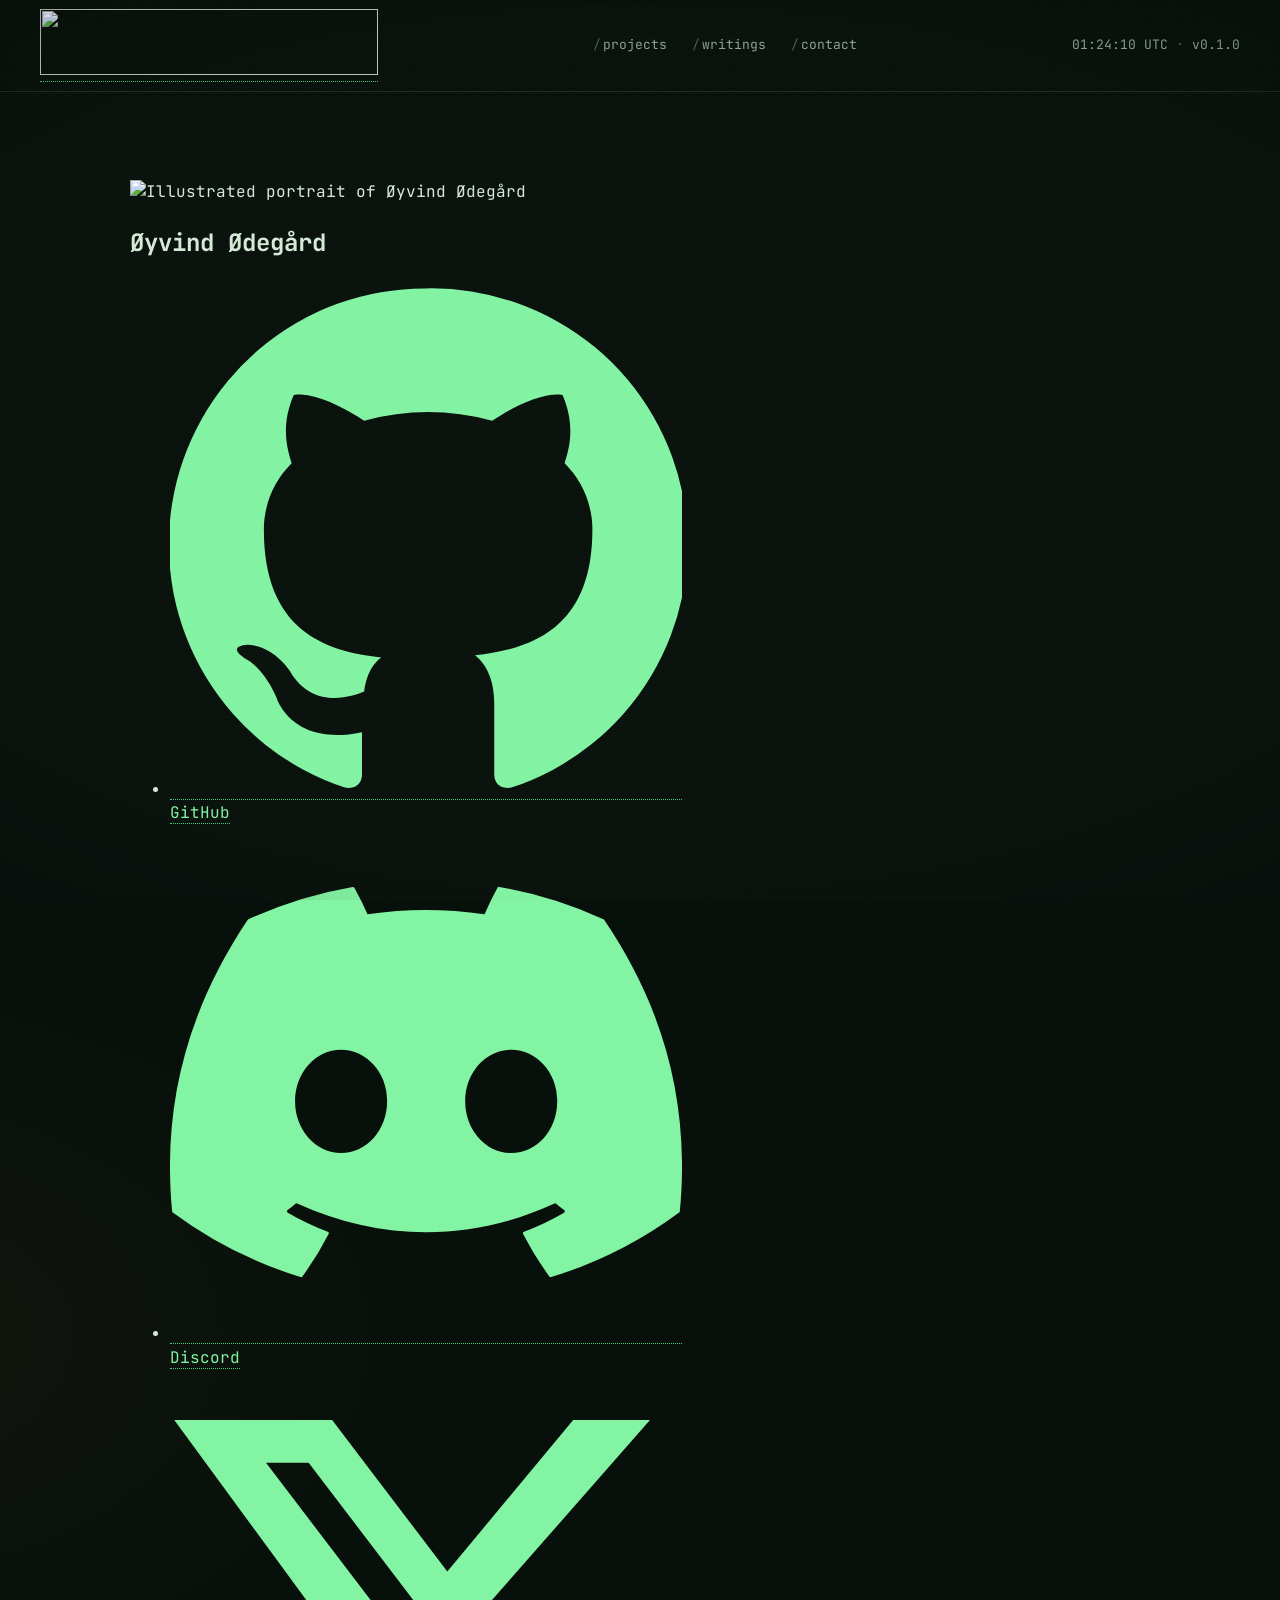
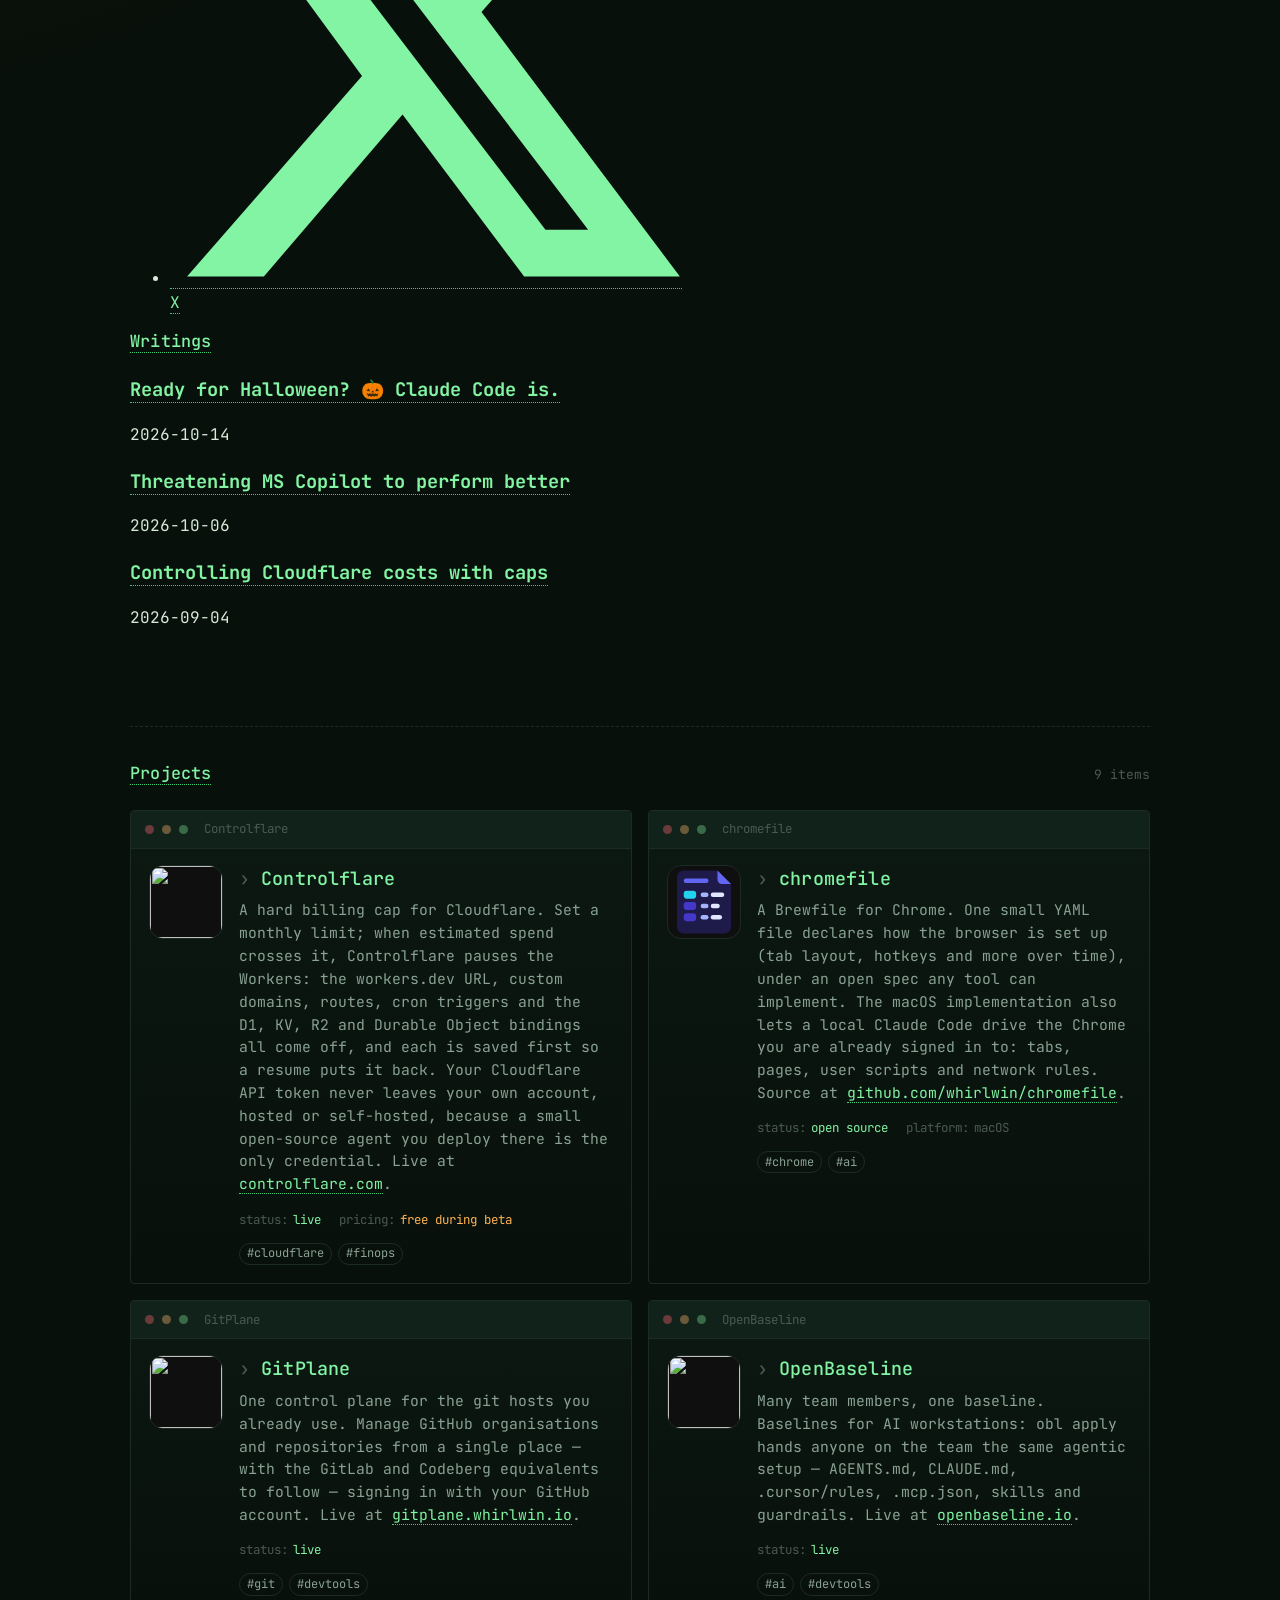
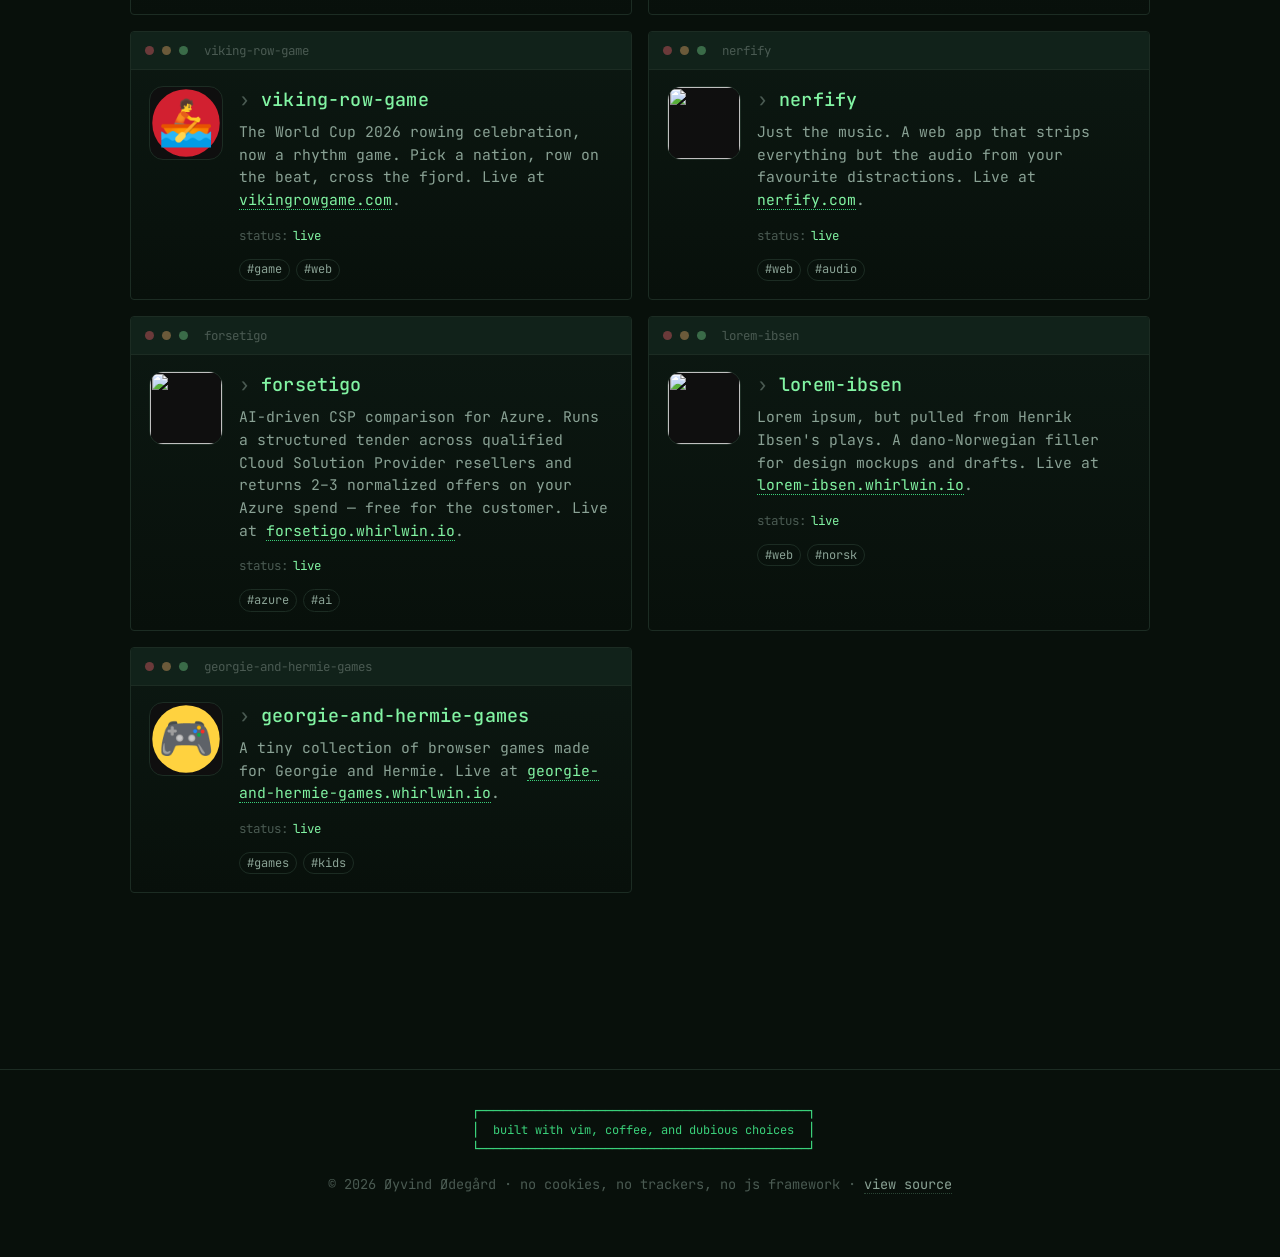
==== commit 84c4416f: "Move Controlflare to the top of the projects list Co-Authored-By: Claude Opus 5.5 (1M context) <nore" ====
--- a/public/index.html
+++ b/public/index.html
@@ -140,98 +140,6 @@
           <li class="card">
             <div class="card__chrome">
               <span class="card__dot"></span><span class="card__dot"></span><span class="card__dot"></span>
-              <span class="card__title">chromefile</span>
-            </div>
-            <div class="card__body card__body--with-logo">
-              <a class="card__logo" href="https://github.com/whirlwin/chromefile" target="_blank" rel="noopener" aria-hidden="true" tabindex="-1">
-                <img src="data:image/svg+xml;utf8,%3Csvg%20xmlns%3D%22http%3A%2F%2Fwww.w3.org%2F2000%2Fsvg%22%20viewBox%3D%220%200%20128%20128%22%3E%3Cpath%20d%3D%22M28%208H88L112%2032V108A12%2012%200%200%201%20100%20120H28A12%2012%200%200%201%2016%20108V20A12%2012%200%200%201%2028%208Z%22%20fill%3D%22%231e1b4b%22%2F%3E%3Cpath%20d%3D%22M88%208V24A8%208%200%200%200%2096%2032H112Z%22%20fill%3D%22%236366f1%22%2F%3E%3Crect%20x%3D%2228%22%20y%3D%2222%22%20width%3D%2244%22%20height%3D%228%22%20rx%3D%224%22%20fill%3D%22%236366f1%22%2F%3E%3Crect%20x%3D%2228%22%20y%3D%2244%22%20width%3D%2222%22%20height%3D%2214%22%20rx%3D%225%22%20fill%3D%22%2322d3ee%22%2F%3E%3Crect%20x%3D%2228%22%20y%3D%2264%22%20width%3D%2222%22%20height%3D%2214%22%20rx%3D%225%22%20fill%3D%22%234338ca%22%2F%3E%3Crect%20x%3D%2228%22%20y%3D%2284%22%20width%3D%2222%22%20height%3D%2214%22%20rx%3D%225%22%20fill%3D%22%234338ca%22%2F%3E%3Crect%20x%3D%2258%22%20y%3D%2247%22%20width%3D%2214%22%20height%3D%228%22%20rx%3D%224%22%20fill%3D%22%23a5b4fc%22%2F%3E%3Crect%20x%3D%2276%22%20y%3D%2247%22%20width%3D%2224%22%20height%3D%228%22%20rx%3D%224%22%20fill%3D%22%23e0e7ff%22%2F%3E%3Crect%20x%3D%2258%22%20y%3D%2267%22%20width%3D%2214%22%20height%3D%228%22%20rx%3D%224%22%20fill%3D%22%23a5b4fc%22%2F%3E%3Crect%20x%3D%2276%22%20y%3D%2267%22%20width%3D%2216%22%20height%3D%228%22%20rx%3D%224%22%20fill%3D%22%23e0e7ff%22%2F%3E%3Crect%20x%3D%2258%22%20y%3D%2287%22%20width%3D%2214%22%20height%3D%228%22%20rx%3D%224%22%20fill%3D%22%23a5b4fc%22%2F%3E%3Crect%20x%3D%2276%22%20y%3D%2287%22%20width%3D%2220%22%20height%3D%228%22%20rx%3D%224%22%20fill%3D%22%23e0e7ff%22%2F%3E%3C%2Fsvg%3E" alt="" width="64" height="64" loading="lazy" />
-              </a>
-              <div class="card__text">
-                <h3 class="card__name">
-                  <a href="https://github.com/whirlwin/chromefile" target="_blank" rel="noopener">chromefile</a>
-                </h3>
-                <p class="card__desc">
-                  A Brewfile for Chrome. One small YAML file declares how the browser
-                  is set up (tab layout, hotkeys and more over time), under an open
-                  spec any tool can implement. The macOS implementation also lets a
-                  local Claude Code drive the Chrome you are already signed in to:
-                  tabs, pages, user scripts and network rules. Source at
-                  <a href="https://github.com/whirlwin/chromefile" target="_blank" rel="noopener">github.com/whirlwin/chromefile</a>.
-                </p>
-                <dl class="card__meta">
-                  <div><dt>status</dt><dd class="ok">open source</dd></div>
-                  <div><dt>platform</dt><dd class="dim">macOS</dd></div>
-                </dl>
-                <div class="card__tags">
-                  <span>#chrome</span><span>#ai</span>
-                </div>
-              </div>
-            </div>
-          </li>
-
-          <li class="card">
-            <div class="card__chrome">
-              <span class="card__dot"></span><span class="card__dot"></span><span class="card__dot"></span>
-              <span class="card__title">GitPlane</span>
-            </div>
-            <div class="card__body card__body--with-logo">
-              <a class="card__logo" href="https://gitplane.whirlwin.io/" target="_blank" rel="noopener" aria-hidden="true" tabindex="-1">
-                <img src="https://gitplane.whirlwin.io/favicon.svg" alt="" width="64" height="64" loading="lazy" />
-              </a>
-              <div class="card__text">
-                <h3 class="card__name">
-                  <a href="https://gitplane.whirlwin.io/" target="_blank" rel="noopener">GitPlane</a>
-                </h3>
-                <p class="card__desc">
-                  One control plane for the git hosts you already use. Manage GitHub
-                  organisations and repositories from a single place — with the GitLab
-                  and Codeberg equivalents to follow — signing in with your GitHub
-                  account. Live at
-                  <a href="https://gitplane.whirlwin.io/" target="_blank" rel="noopener">gitplane.whirlwin.io</a>.
-                </p>
-                <dl class="card__meta">
-                  <div><dt>status</dt><dd class="ok">live</dd></div>
-                </dl>
-                <div class="card__tags">
-                  <span>#git</span><span>#devtools</span>
-                </div>
-              </div>
-            </div>
-          </li>
-
-          <li class="card">
-            <div class="card__chrome">
-              <span class="card__dot"></span><span class="card__dot"></span><span class="card__dot"></span>
-              <span class="card__title">OpenBaseline</span>
-            </div>
-            <div class="card__body card__body--with-logo">
-              <a class="card__logo" href="https://openbaseline.io/" target="_blank" rel="noopener" aria-hidden="true" tabindex="-1">
-                <img src="https://openbaseline.io/icon.png" alt="" width="64" height="64" loading="lazy" />
-              </a>
-              <div class="card__text">
-                <h3 class="card__name">
-                  <a href="https://openbaseline.io/" target="_blank" rel="noopener">OpenBaseline</a>
-                </h3>
-                <p class="card__desc">
-                  Many team members, one baseline. Baselines for AI workstations:
-                  <code>obl apply</code> hands anyone on the team the same agentic setup —
-                  <code>AGENTS.md</code>, <code>CLAUDE.md</code>, <code>.cursor/rules</code>,
-                  <code>.mcp.json</code>, skills and guardrails. Live at
-                  <a href="https://openbaseline.io/" target="_blank" rel="noopener">openbaseline.io</a>.
-                </p>
-                <dl class="card__meta">
-                  <div><dt>status</dt><dd class="ok">live</dd></div>
-                </dl>
-                <div class="card__tags">
-                  <span>#ai</span><span>#devtools</span>
-                </div>
-              </div>
-            </div>
-          </li>
-
-          <li class="card">
-            <div class="card__chrome">
-              <span class="card__dot"></span><span class="card__dot"></span><span class="card__dot"></span>
               <span class="card__title">Controlflare</span>
             </div>
             <div class="card__body card__body--with-logo">
@@ -258,6 +166,98 @@
                 </dl>
                 <div class="card__tags">
                   <span>#cloudflare</span><span>#finops</span>
+                </div>
+              </div>
+            </div>
+          </li>
+
+          <li class="card">
+            <div class="card__chrome">
+              <span class="card__dot"></span><span class="card__dot"></span><span class="card__dot"></span>
+              <span class="card__title">chromefile</span>
+            </div>
+            <div class="card__body card__body--with-logo">
+              <a class="card__logo" href="https://github.com/whirlwin/chromefile" target="_blank" rel="noopener" aria-hidden="true" tabindex="-1">
+                <img src="data:image/svg+xml;utf8,%3Csvg%20xmlns%3D%22http%3A%2F%2Fwww.w3.org%2F2000%2Fsvg%22%20viewBox%3D%220%200%20128%20128%22%3E%3Cpath%20d%3D%22M28%208H88L112%2032V108A12%2012%200%200%201%20100%20120H28A12%2012%200%200%201%2016%20108V20A12%2012%200%200%201%2028%208Z%22%20fill%3D%22%231e1b4b%22%2F%3E%3Cpath%20d%3D%22M88%208V24A8%208%200%200%200%2096%2032H112Z%22%20fill%3D%22%236366f1%22%2F%3E%3Crect%20x%3D%2228%22%20y%3D%2222%22%20width%3D%2244%22%20height%3D%228%22%20rx%3D%224%22%20fill%3D%22%236366f1%22%2F%3E%3Crect%20x%3D%2228%22%20y%3D%2244%22%20width%3D%2222%22%20height%3D%2214%22%20rx%3D%225%22%20fill%3D%22%2322d3ee%22%2F%3E%3Crect%20x%3D%2228%22%20y%3D%2264%22%20width%3D%2222%22%20height%3D%2214%22%20rx%3D%225%22%20fill%3D%22%234338ca%22%2F%3E%3Crect%20x%3D%2228%22%20y%3D%2284%22%20width%3D%2222%22%20height%3D%2214%22%20rx%3D%225%22%20fill%3D%22%234338ca%22%2F%3E%3Crect%20x%3D%2258%22%20y%3D%2247%22%20width%3D%2214%22%20height%3D%228%22%20rx%3D%224%22%20fill%3D%22%23a5b4fc%22%2F%3E%3Crect%20x%3D%2276%22%20y%3D%2247%22%20width%3D%2224%22%20height%3D%228%22%20rx%3D%224%22%20fill%3D%22%23e0e7ff%22%2F%3E%3Crect%20x%3D%2258%22%20y%3D%2267%22%20width%3D%2214%22%20height%3D%228%22%20rx%3D%224%22%20fill%3D%22%23a5b4fc%22%2F%3E%3Crect%20x%3D%2276%22%20y%3D%2267%22%20width%3D%2216%22%20height%3D%228%22%20rx%3D%224%22%20fill%3D%22%23e0e7ff%22%2F%3E%3Crect%20x%3D%2258%22%20y%3D%2287%22%20width%3D%2214%22%20height%3D%228%22%20rx%3D%224%22%20fill%3D%22%23a5b4fc%22%2F%3E%3Crect%20x%3D%2276%22%20y%3D%2287%22%20width%3D%2220%22%20height%3D%228%22%20rx%3D%224%22%20fill%3D%22%23e0e7ff%22%2F%3E%3C%2Fsvg%3E" alt="" width="64" height="64" loading="lazy" />
+              </a>
+              <div class="card__text">
+                <h3 class="card__name">
+                  <a href="https://github.com/whirlwin/chromefile" target="_blank" rel="noopener">chromefile</a>
+                </h3>
+                <p class="card__desc">
+                  A Brewfile for Chrome. One small YAML file declares how the browser
+                  is set up (tab layout, hotkeys and more over time), under an open
+                  spec any tool can implement. The macOS implementation also lets a
+                  local Claude Code drive the Chrome you are already signed in to:
+                  tabs, pages, user scripts and network rules. Source at
+                  <a href="https://github.com/whirlwin/chromefile" target="_blank" rel="noopener">github.com/whirlwin/chromefile</a>.
+                </p>
+                <dl class="card__meta">
+                  <div><dt>status</dt><dd class="ok">open source</dd></div>
+                  <div><dt>platform</dt><dd class="dim">macOS</dd></div>
+                </dl>
+                <div class="card__tags">
+                  <span>#chrome</span><span>#ai</span>
+                </div>
+              </div>
+            </div>
+          </li>
+
+          <li class="card">
+            <div class="card__chrome">
+              <span class="card__dot"></span><span class="card__dot"></span><span class="card__dot"></span>
+              <span class="card__title">GitPlane</span>
+            </div>
+            <div class="card__body card__body--with-logo">
+              <a class="card__logo" href="https://gitplane.whirlwin.io/" target="_blank" rel="noopener" aria-hidden="true" tabindex="-1">
+                <img src="https://gitplane.whirlwin.io/favicon.svg" alt="" width="64" height="64" loading="lazy" />
+              </a>
+              <div class="card__text">
+                <h3 class="card__name">
+                  <a href="https://gitplane.whirlwin.io/" target="_blank" rel="noopener">GitPlane</a>
+                </h3>
+                <p class="card__desc">
+                  One control plane for the git hosts you already use. Manage GitHub
+                  organisations and repositories from a single place — with the GitLab
+                  and Codeberg equivalents to follow — signing in with your GitHub
+                  account. Live at
+                  <a href="https://gitplane.whirlwin.io/" target="_blank" rel="noopener">gitplane.whirlwin.io</a>.
+                </p>
+                <dl class="card__meta">
+                  <div><dt>status</dt><dd class="ok">live</dd></div>
+                </dl>
+                <div class="card__tags">
+                  <span>#git</span><span>#devtools</span>
+                </div>
+              </div>
+            </div>
+          </li>
+
+          <li class="card">
+            <div class="card__chrome">
+              <span class="card__dot"></span><span class="card__dot"></span><span class="card__dot"></span>
+              <span class="card__title">OpenBaseline</span>
+            </div>
+            <div class="card__body card__body--with-logo">
+              <a class="card__logo" href="https://openbaseline.io/" target="_blank" rel="noopener" aria-hidden="true" tabindex="-1">
+                <img src="https://openbaseline.io/icon.png" alt="" width="64" height="64" loading="lazy" />
+              </a>
+              <div class="card__text">
+                <h3 class="card__name">
+                  <a href="https://openbaseline.io/" target="_blank" rel="noopener">OpenBaseline</a>
+                </h3>
+                <p class="card__desc">
+                  Many team members, one baseline. Baselines for AI workstations:
+                  <code>obl apply</code> hands anyone on the team the same agentic setup —
+                  <code>AGENTS.md</code>, <code>CLAUDE.md</code>, <code>.cursor/rules</code>,
+                  <code>.mcp.json</code>, skills and guardrails. Live at
+                  <a href="https://openbaseline.io/" target="_blank" rel="noopener">openbaseline.io</a>.
+                </p>
+                <dl class="card__meta">
+                  <div><dt>status</dt><dd class="ok">live</dd></div>
+                </dl>
+                <div class="card__tags">
+                  <span>#ai</span><span>#devtools</span>
                 </div>
               </div>
             </div>
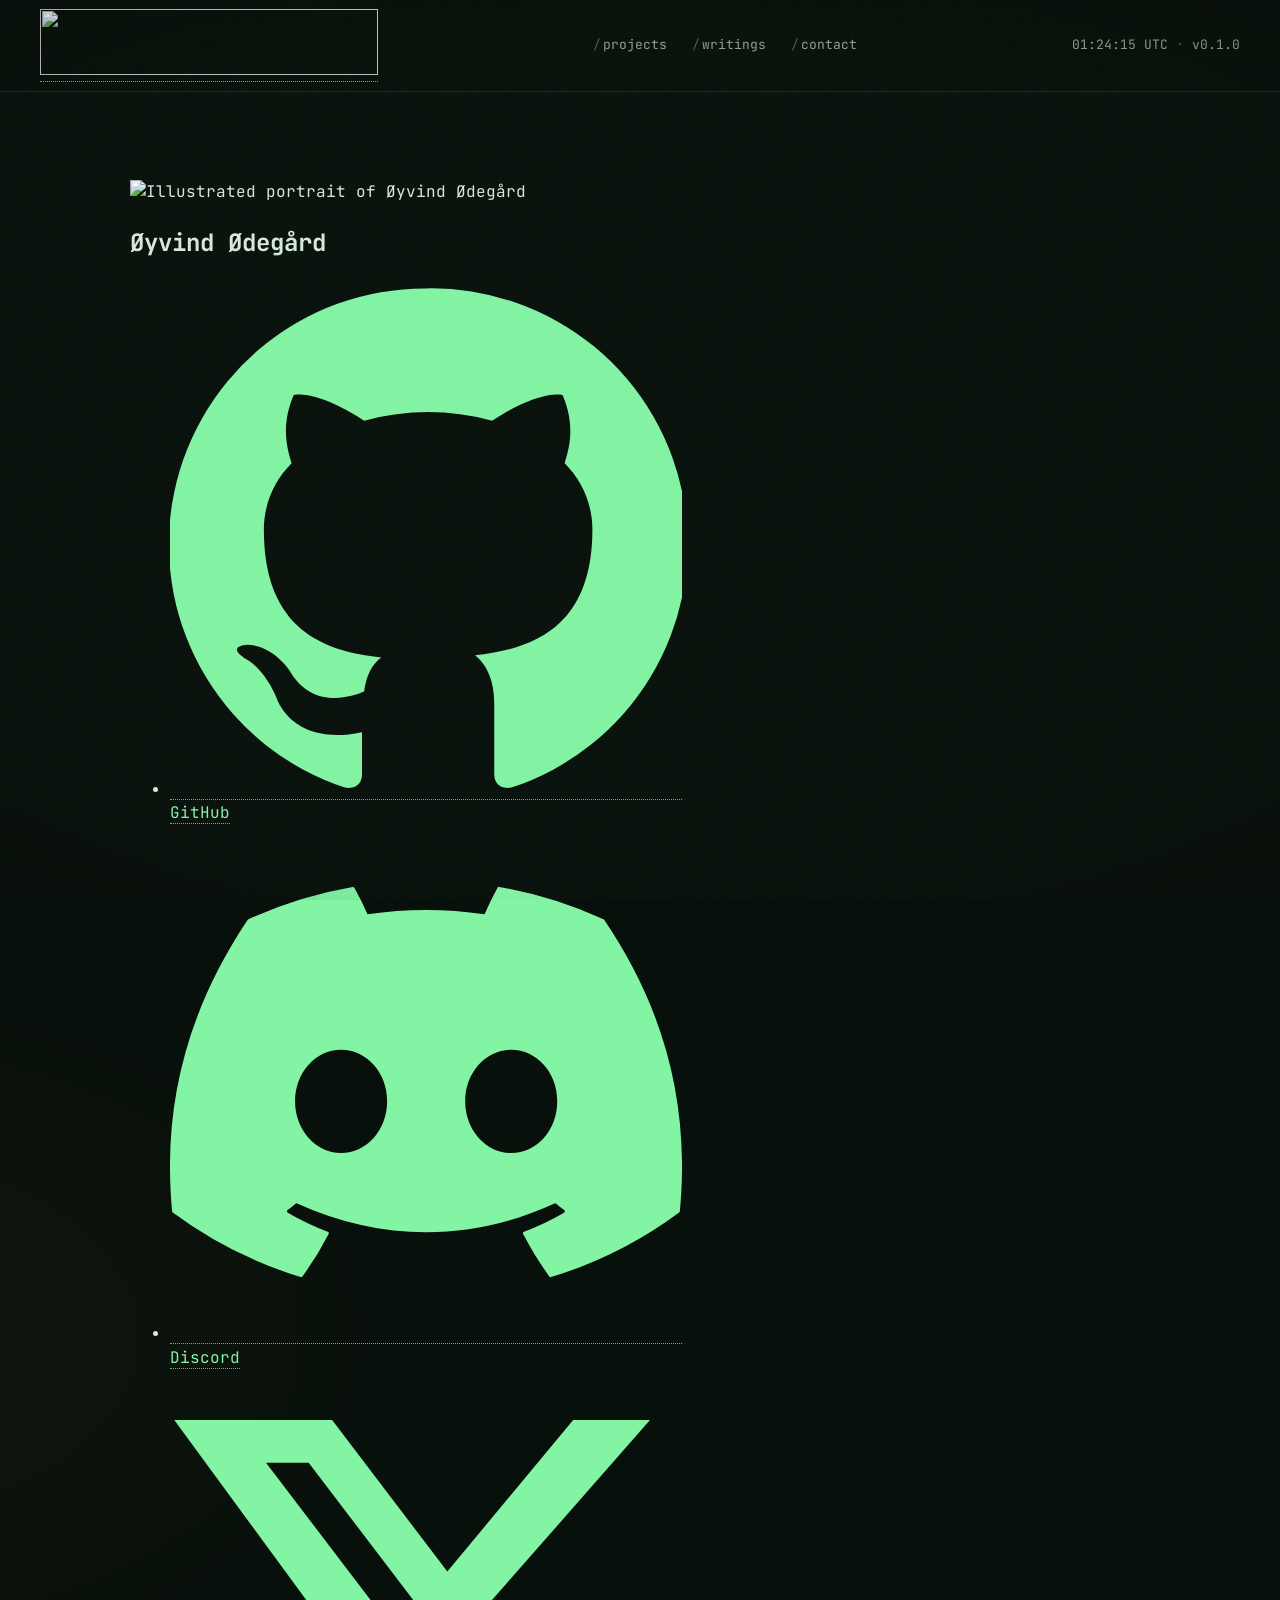
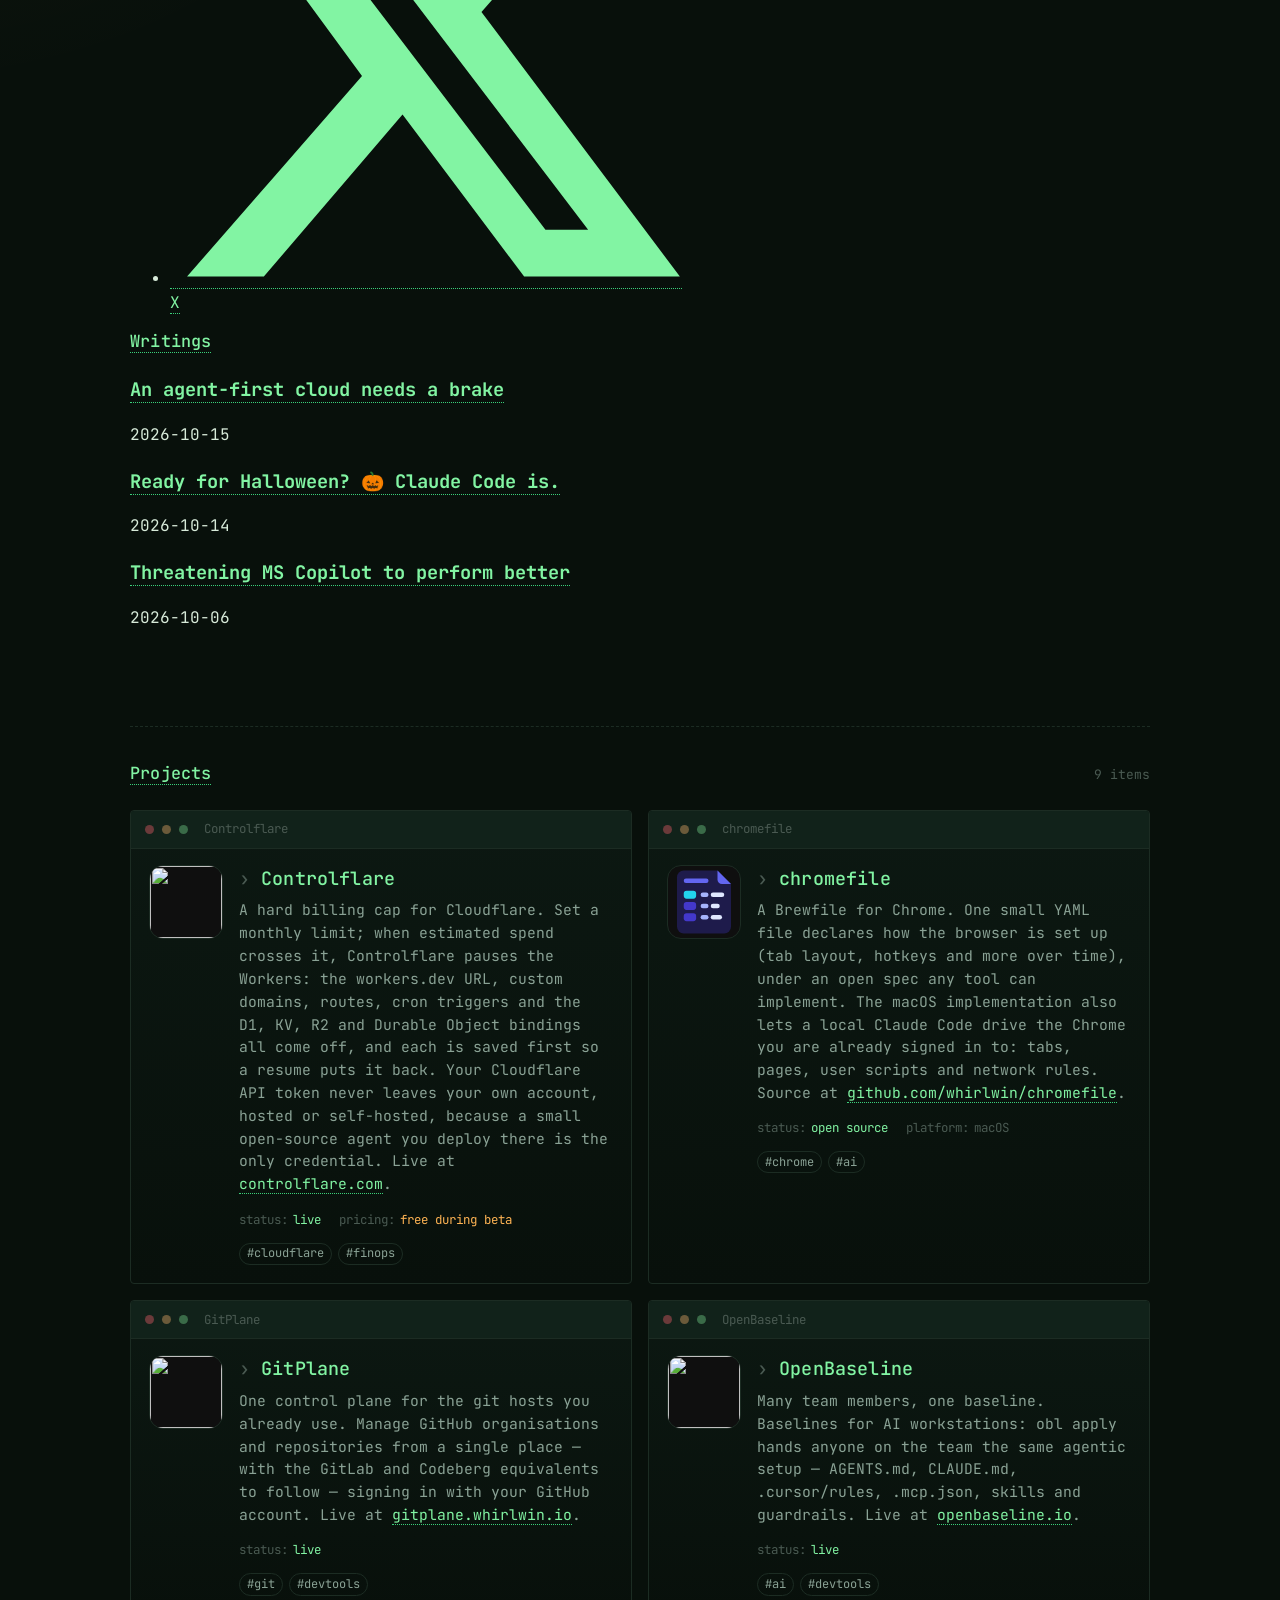
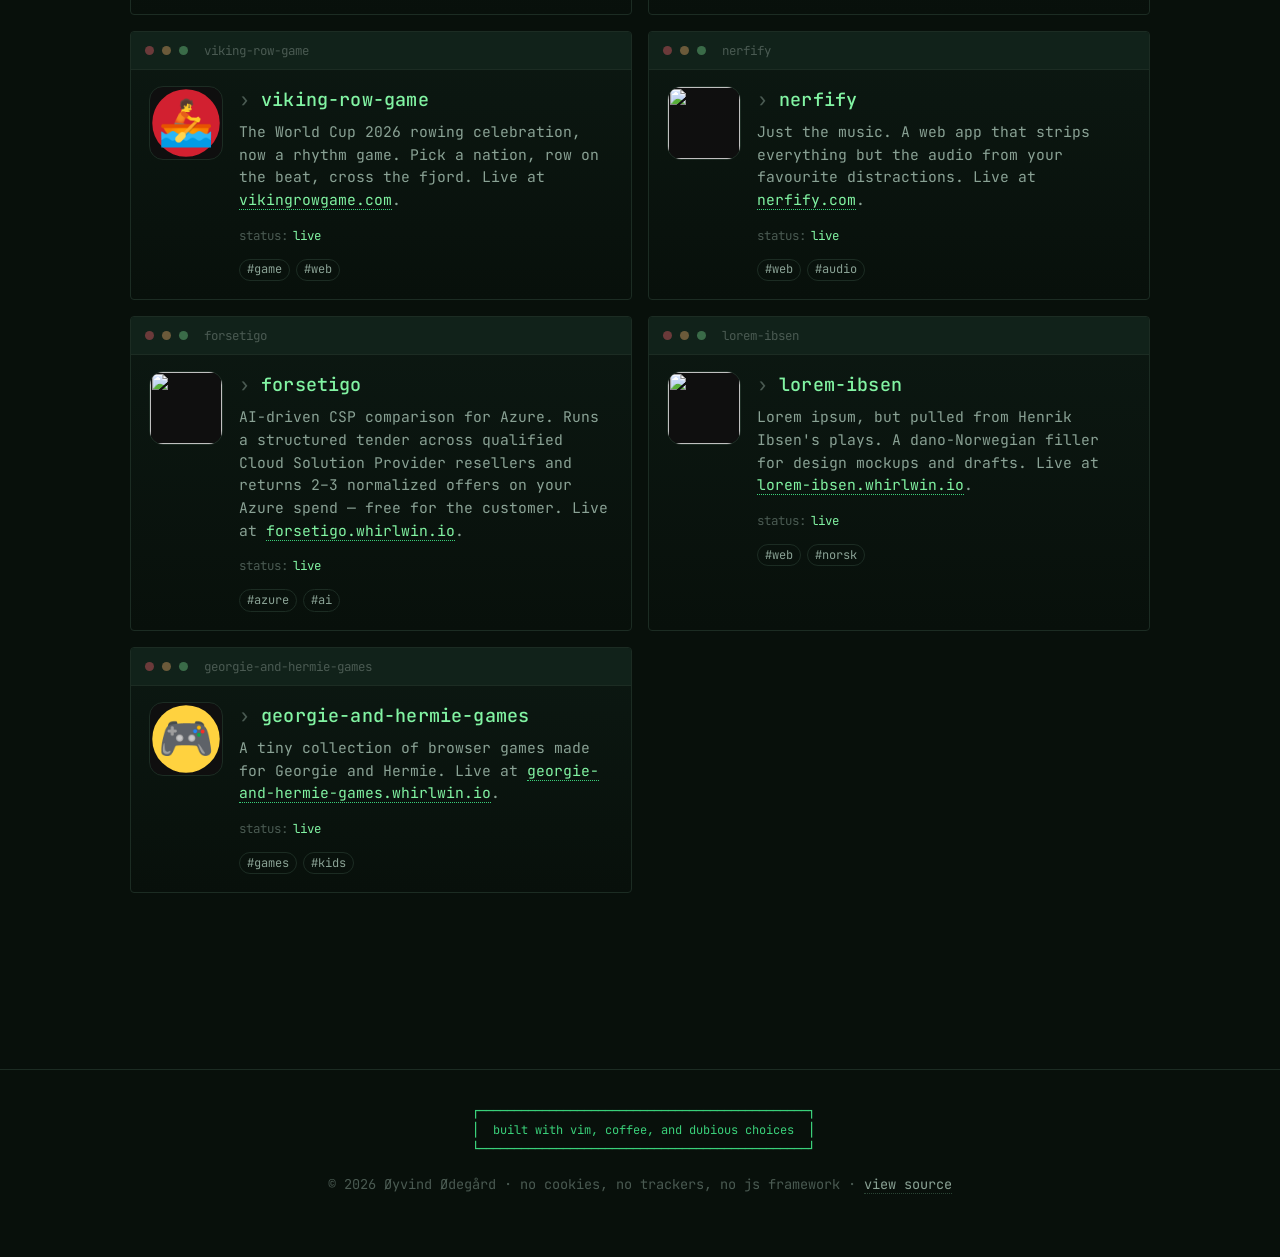
==== commit 0f2e5445: "Rewrite the Controlflare writing in my own voice Open on everyone shipping to an agent-first Cloudfl" ====
--- a/public/index.html
+++ b/public/index.html
@@ -96,6 +96,15 @@
 
             <article class="post">
               <header class="post__head">
+                <h3 class="post__title"><a href="/writings/cloudflare-cost-caps">An agent-first cloud needs a brake</a></h3>
+                <p class="post__meta">
+                  <time class="post__date" datetime="2026-10-15">2026-10-15</time>
+                </p>
+              </header>
+            </article>
+
+            <article class="post">
+              <header class="post__head">
                 <h3 class="post__title"><a href="/writings/ready-for-halloween">Ready for Halloween? 🎃 Claude Code is.</a></h3>
                 <p class="post__meta">
                   <time class="post__date" datetime="2026-10-14">2026-10-14</time>
@@ -108,15 +117,6 @@
                 <h3 class="post__title"><a href="/writings/threatening-ms-copilot">Threatening MS Copilot to perform better</a></h3>
                 <p class="post__meta">
                   <time class="post__date" datetime="2026-10-06">2026-10-06</time>
-                </p>
-              </header>
-            </article>
-
-            <article class="post">
-              <header class="post__head">
-                <h3 class="post__title"><a href="/writings/cloudflare-cost-caps">Controlling Cloudflare costs with caps</a></h3>
-                <p class="post__meta">
-                  <time class="post__date" datetime="2026-09-04">2026-09-04</time>
                 </p>
               </header>
             </article>
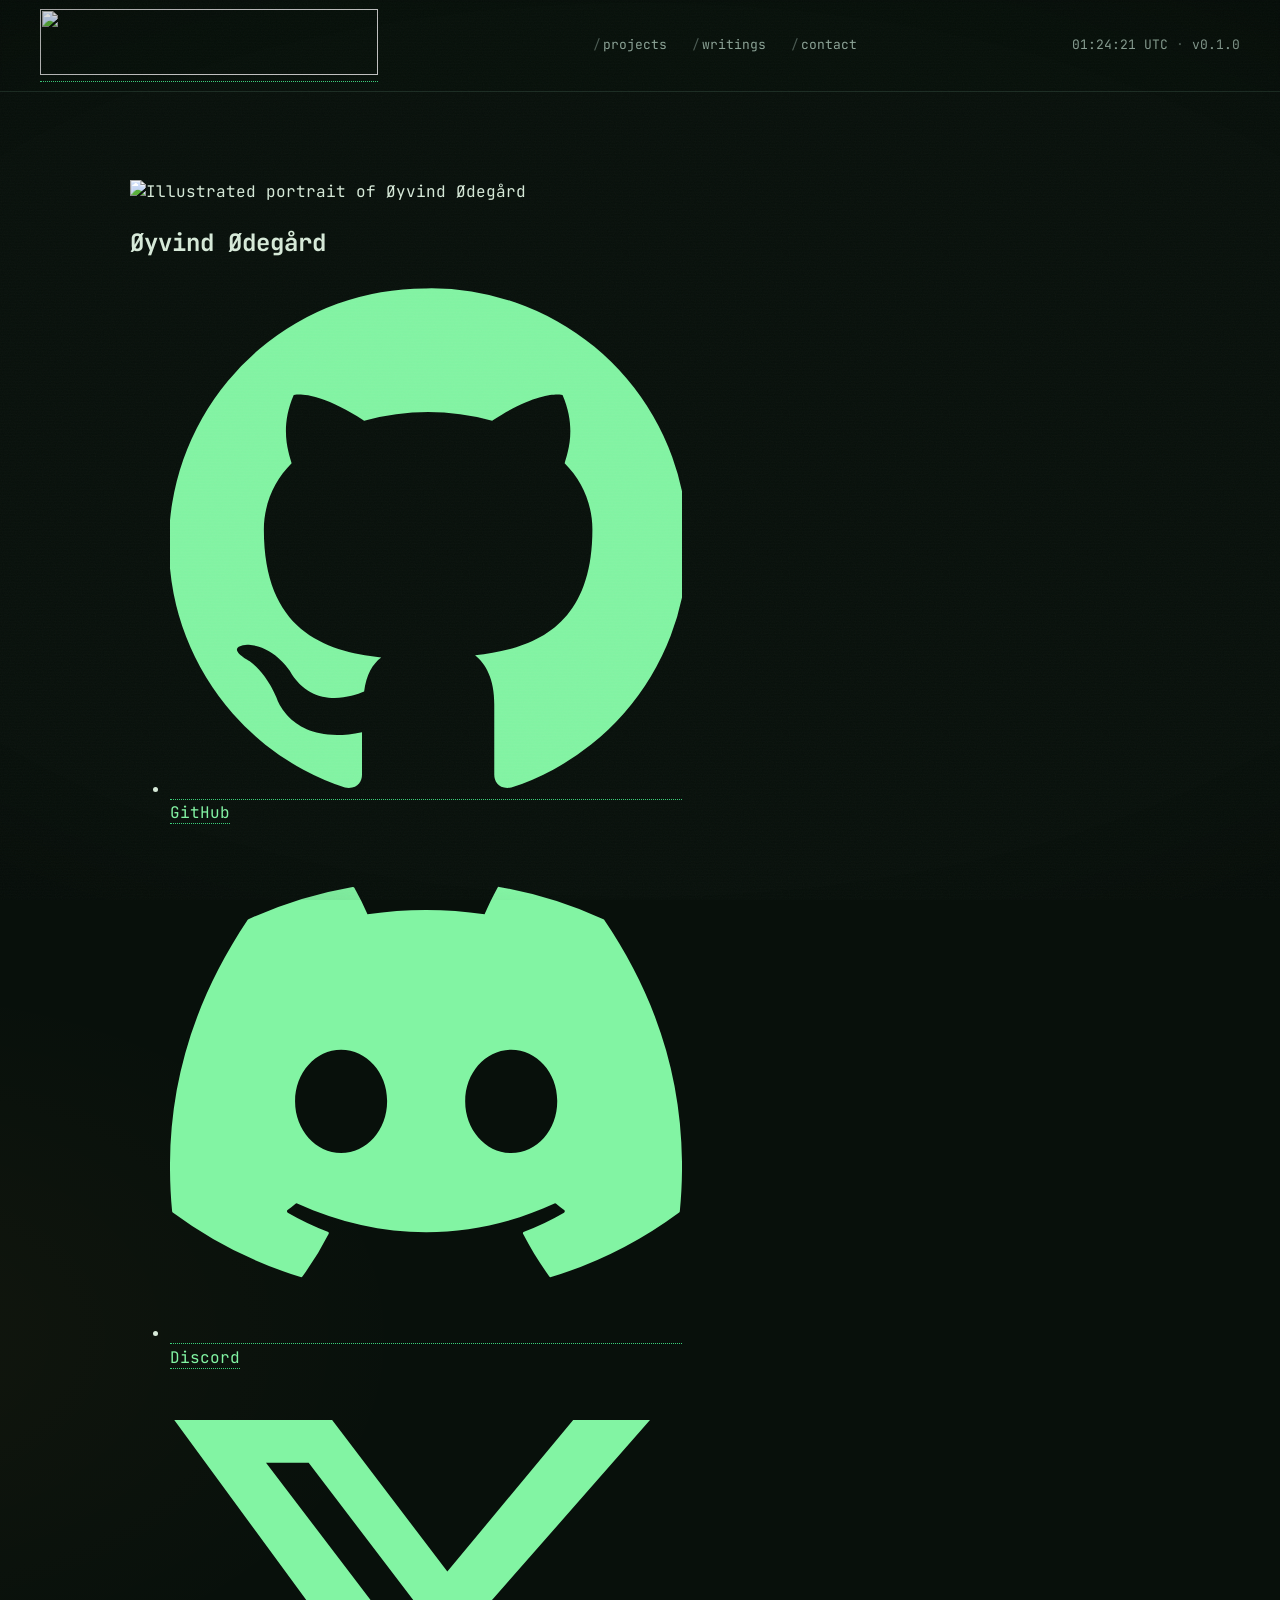
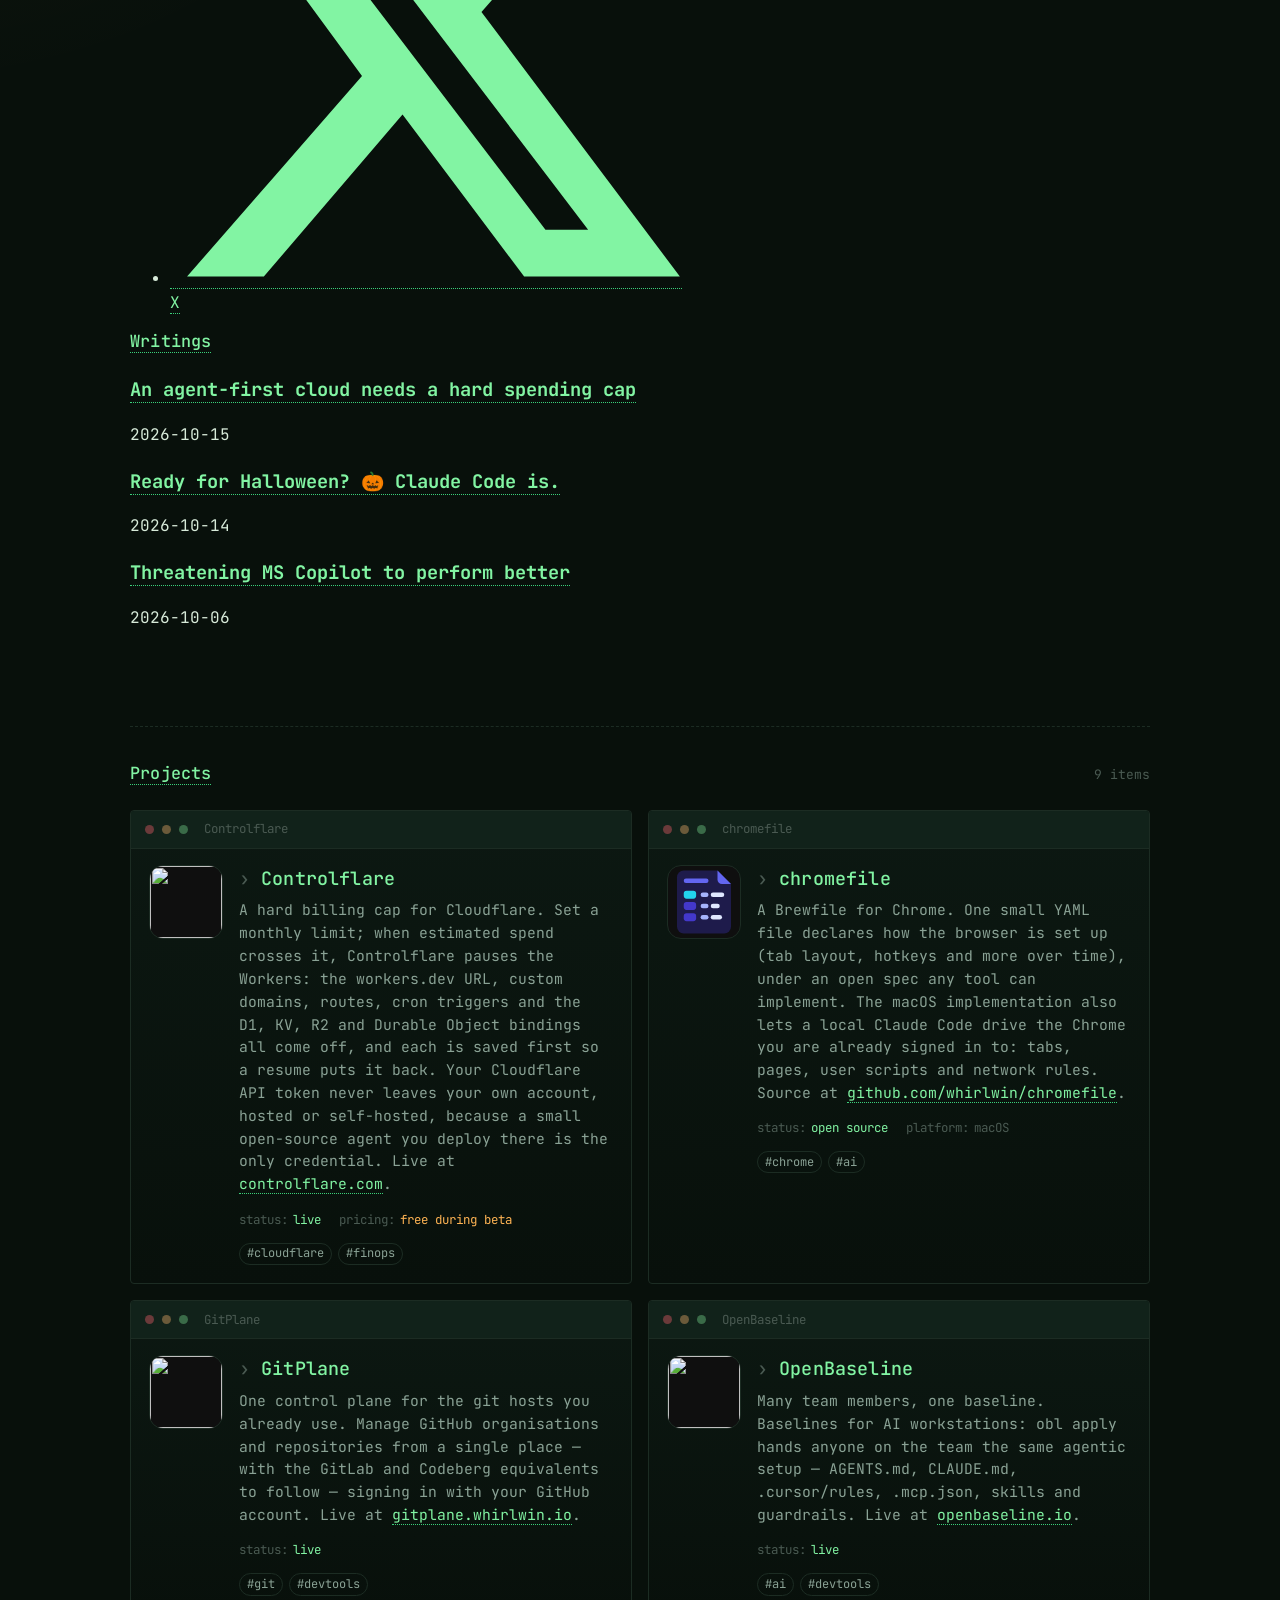
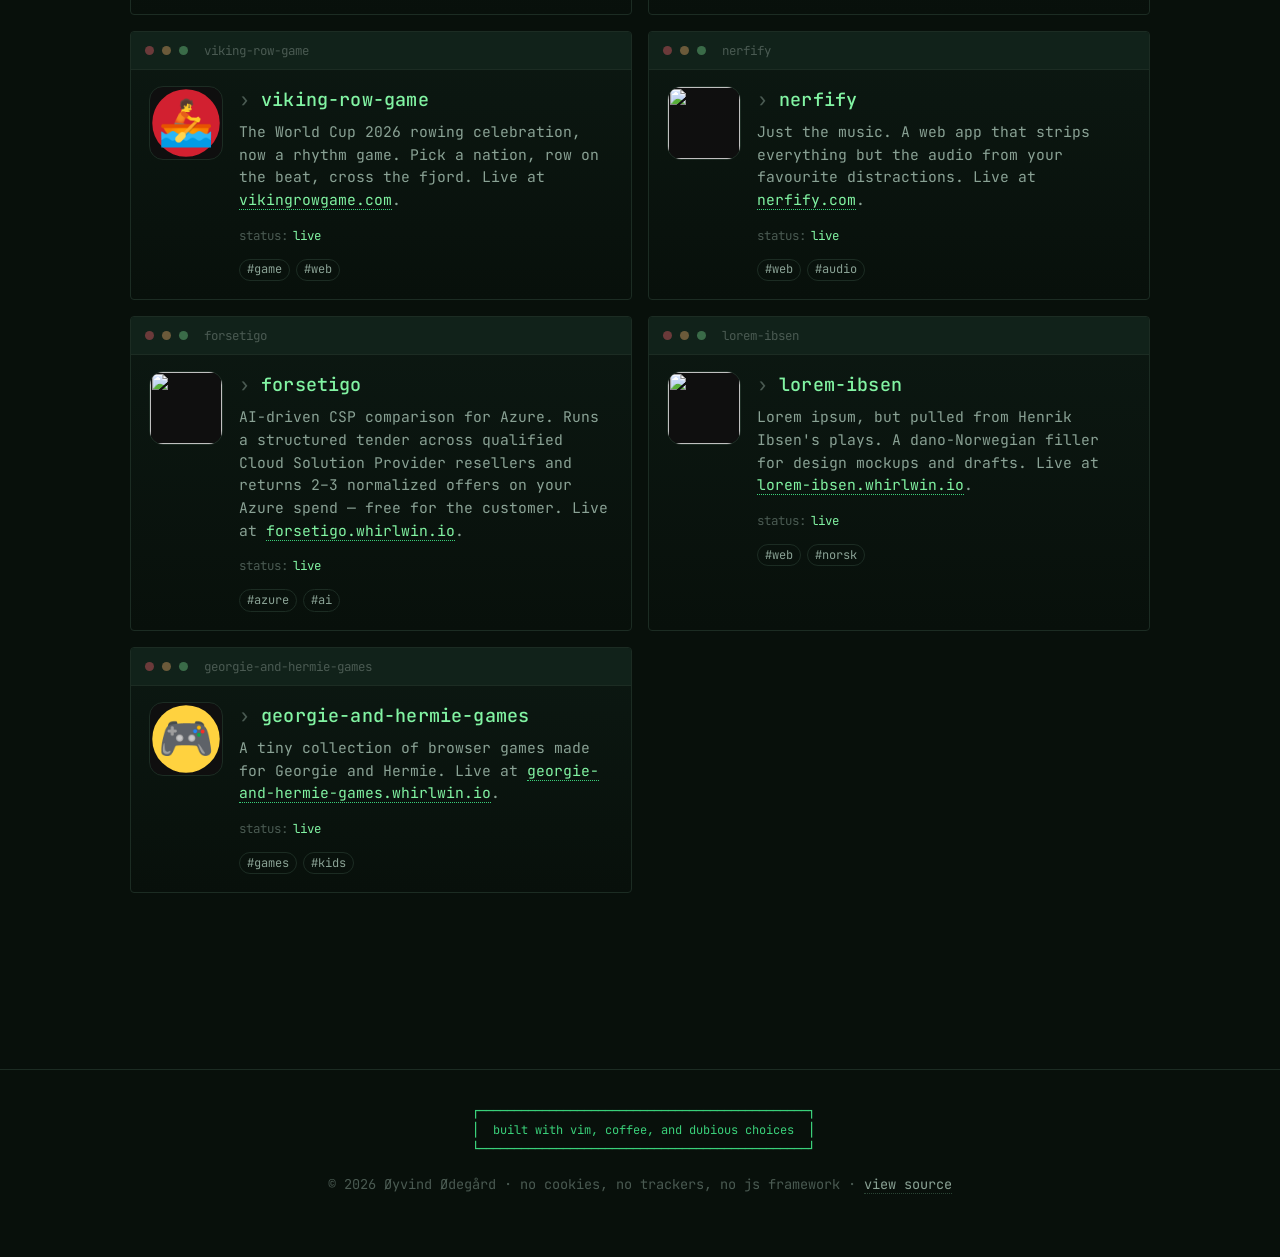
==== commit 691f3c38: "Retitle the Controlflare writing to call for a hard spending cap Co-Authored-By: Claude Opus 5.5 (1M" ====
--- a/public/index.html
+++ b/public/index.html
@@ -96,7 +96,7 @@
 
             <article class="post">
               <header class="post__head">
-                <h3 class="post__title"><a href="/writings/cloudflare-cost-caps">An agent-first cloud needs a brake</a></h3>
+                <h3 class="post__title"><a href="/writings/cloudflare-cost-caps">An agent-first cloud needs a hard spending cap</a></h3>
                 <p class="post__meta">
                   <time class="post__date" datetime="2026-10-15">2026-10-15</time>
                 </p>
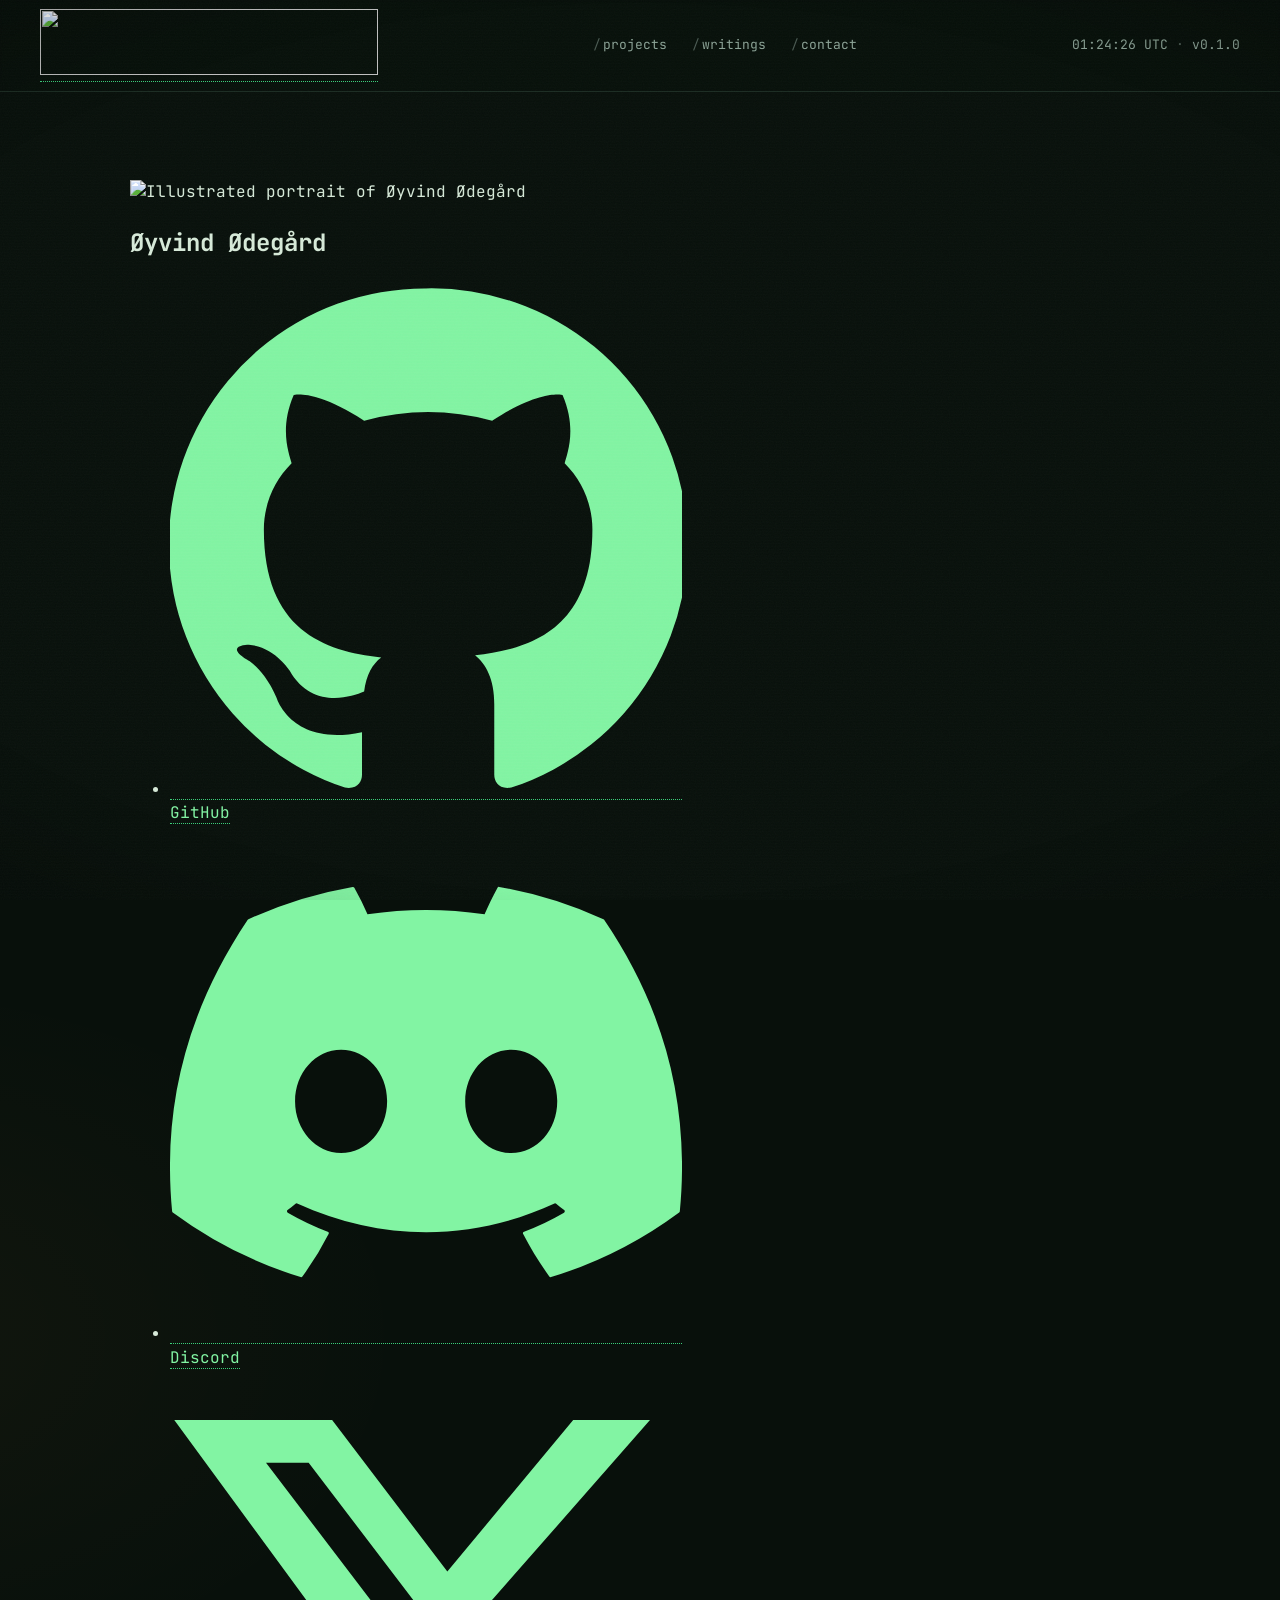
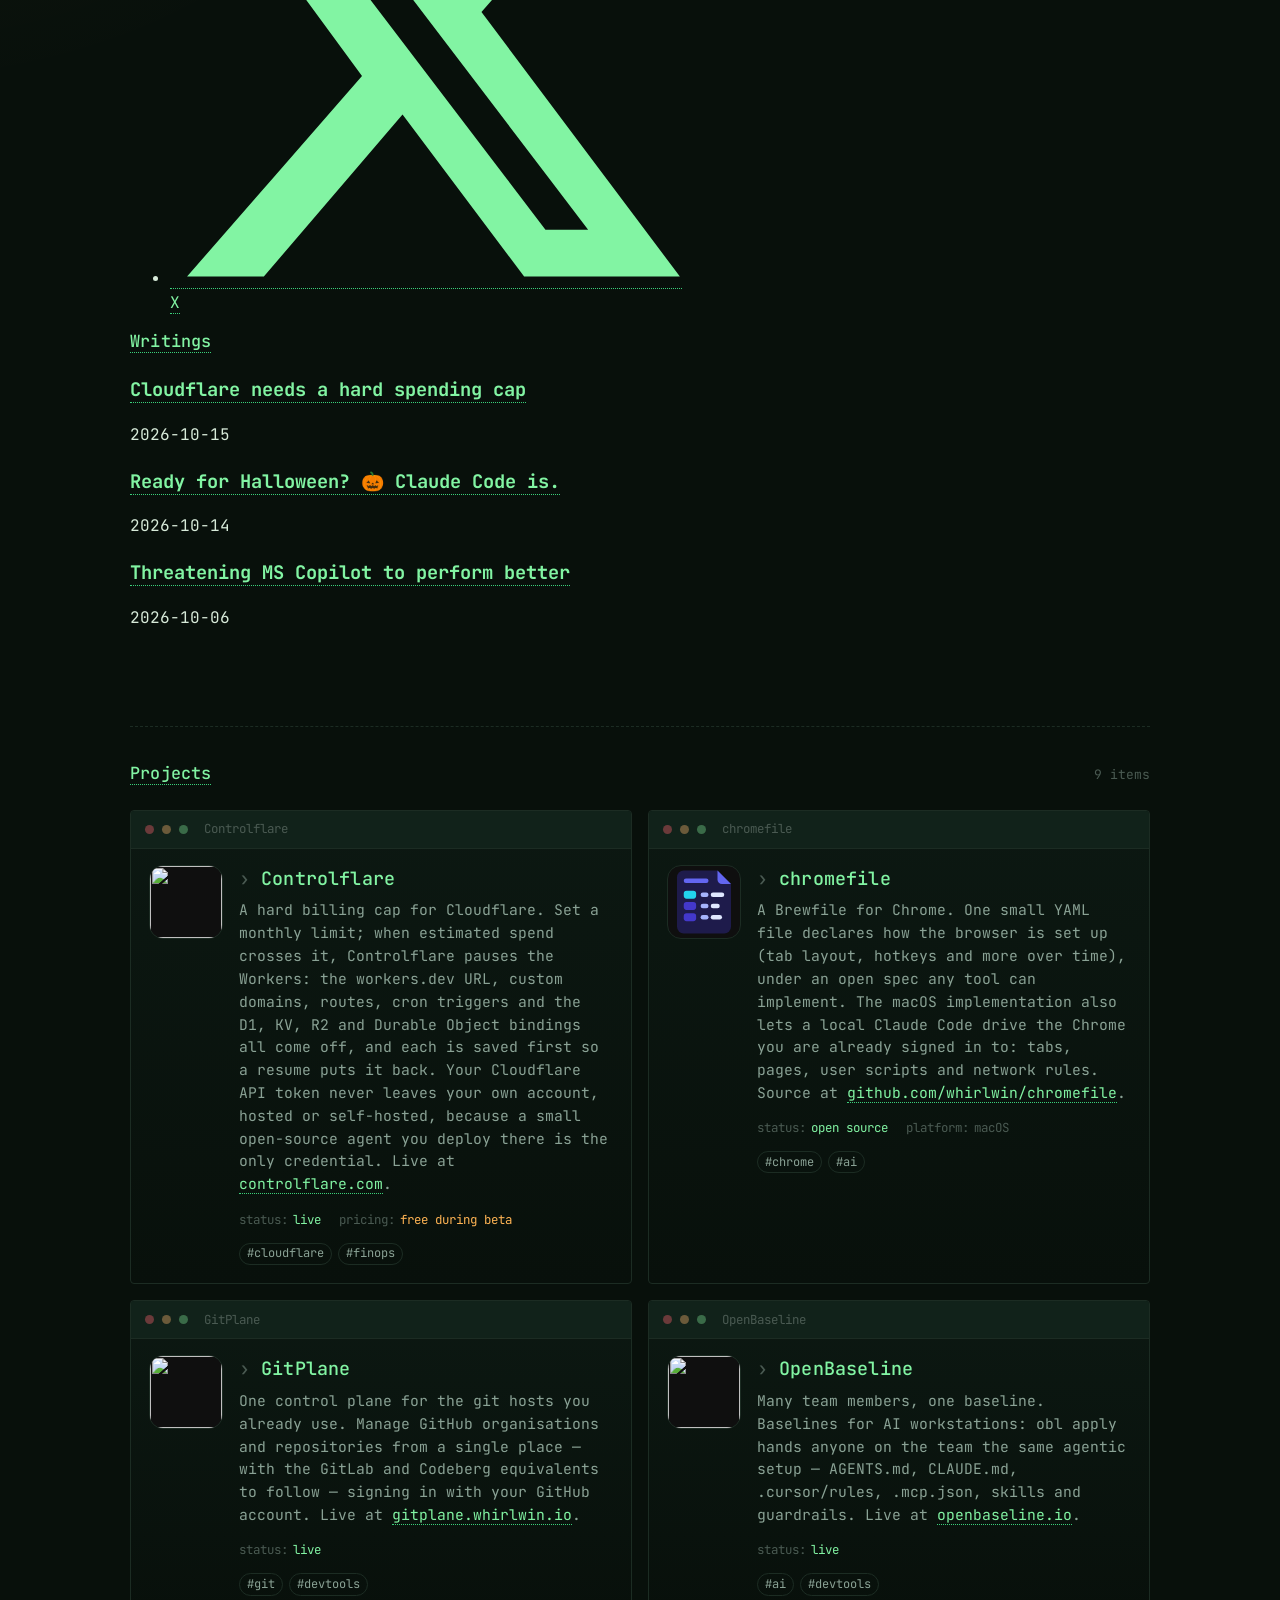
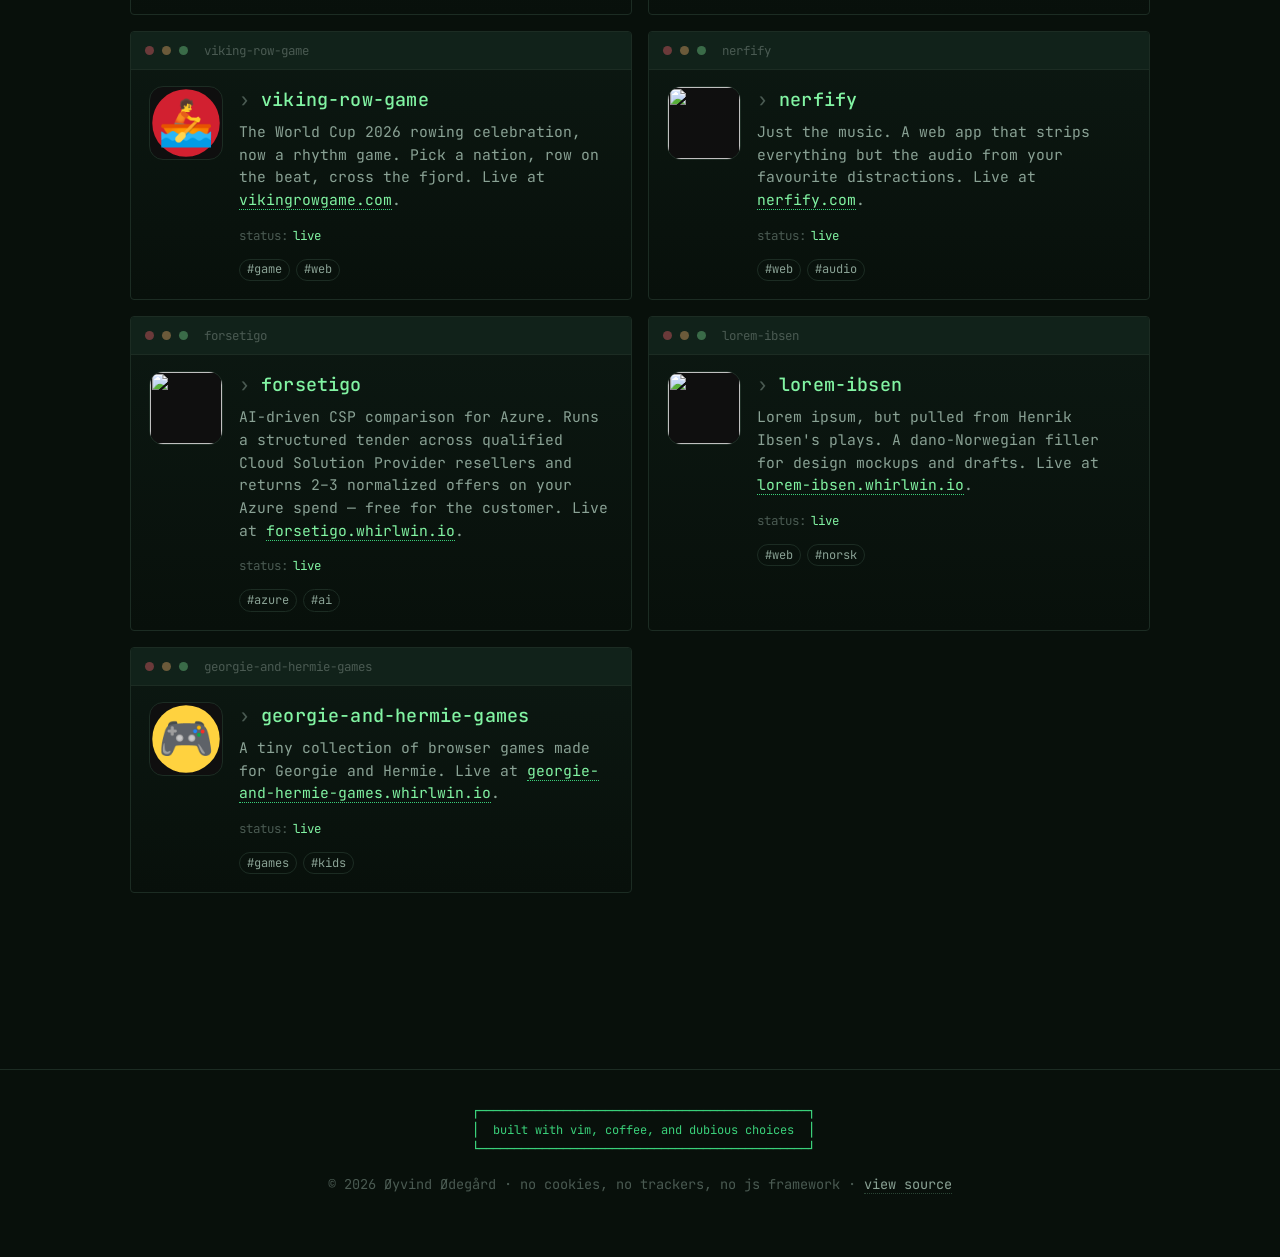
==== commit 48b0e638: "Retitle the Controlflare writing to Cloudflare needs a hard spending cap Co-Authored-By: Claude Opus" ====
--- a/public/index.html
+++ b/public/index.html
@@ -96,7 +96,7 @@
 
             <article class="post">
               <header class="post__head">
-                <h3 class="post__title"><a href="/writings/cloudflare-cost-caps">An agent-first cloud needs a hard spending cap</a></h3>
+                <h3 class="post__title"><a href="/writings/cloudflare-cost-caps">Cloudflare needs a hard spending cap</a></h3>
                 <p class="post__meta">
                   <time class="post__date" datetime="2026-10-15">2026-10-15</time>
                 </p>
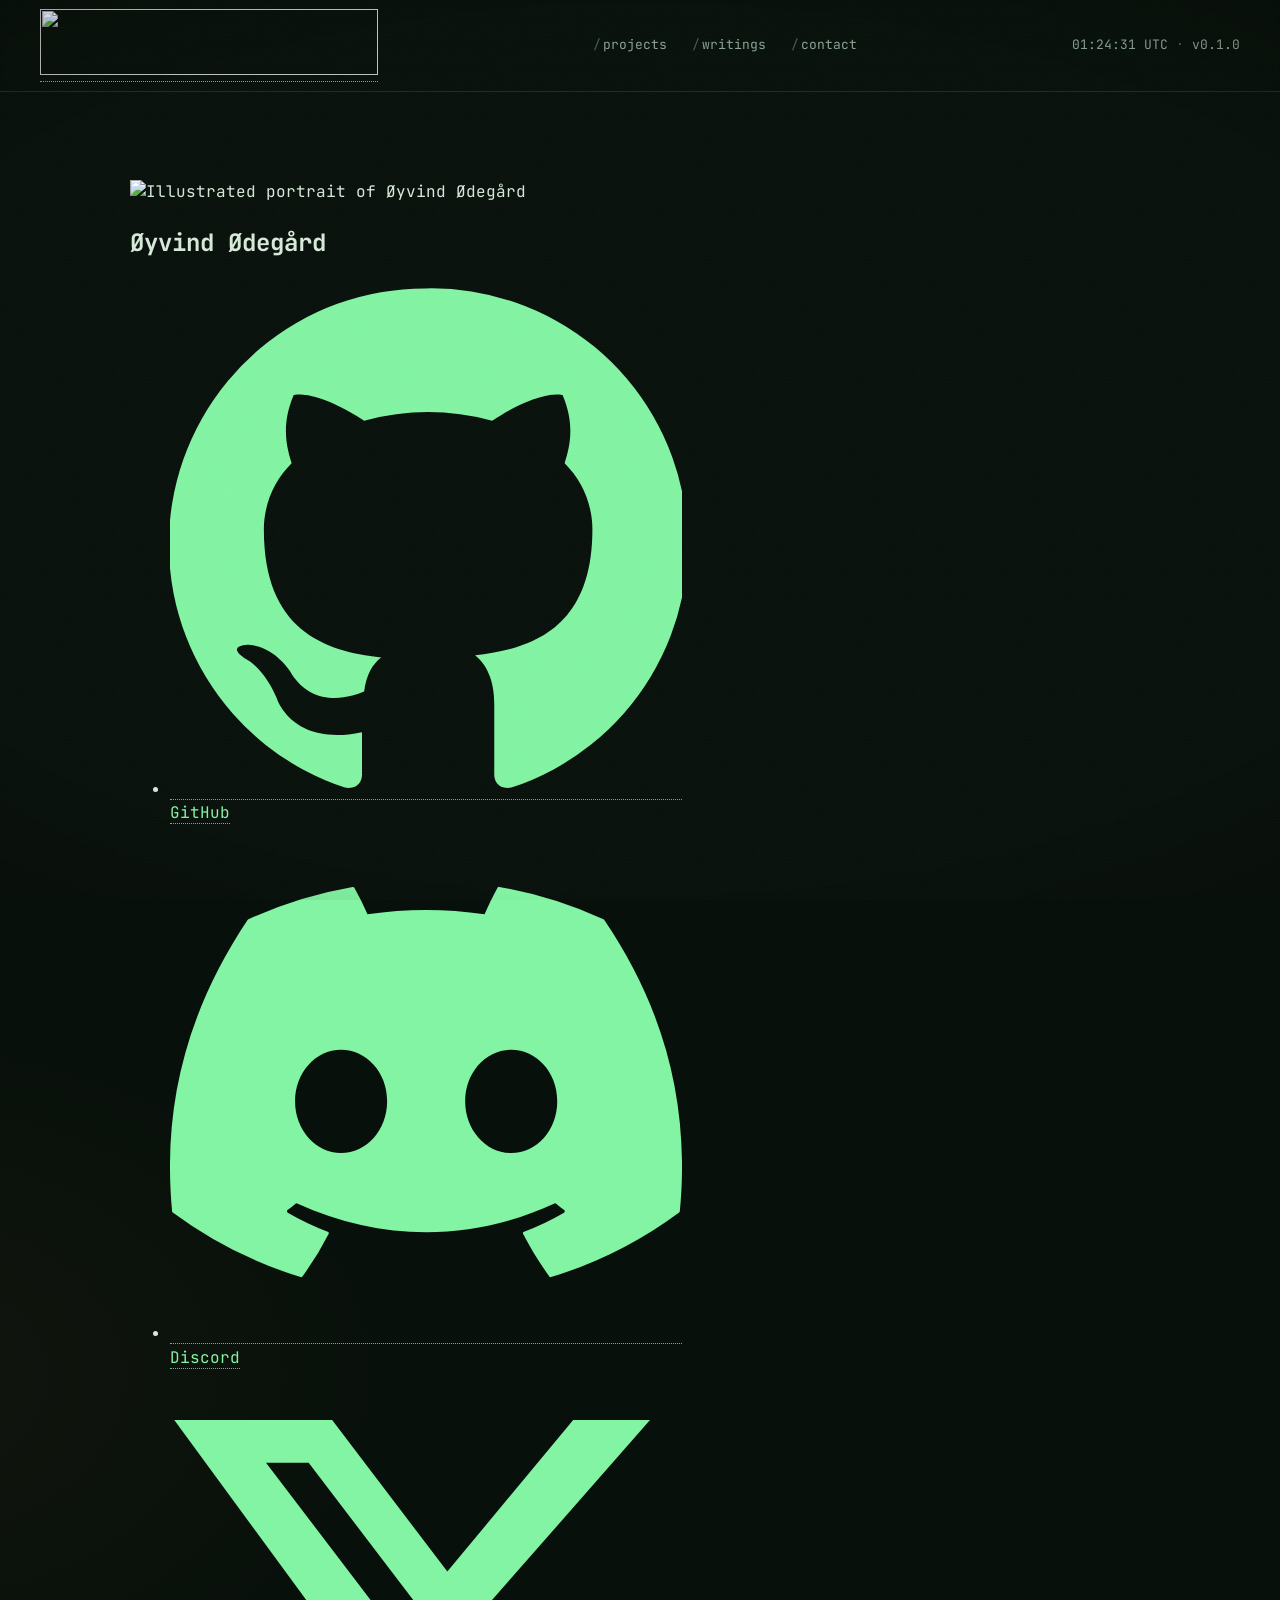
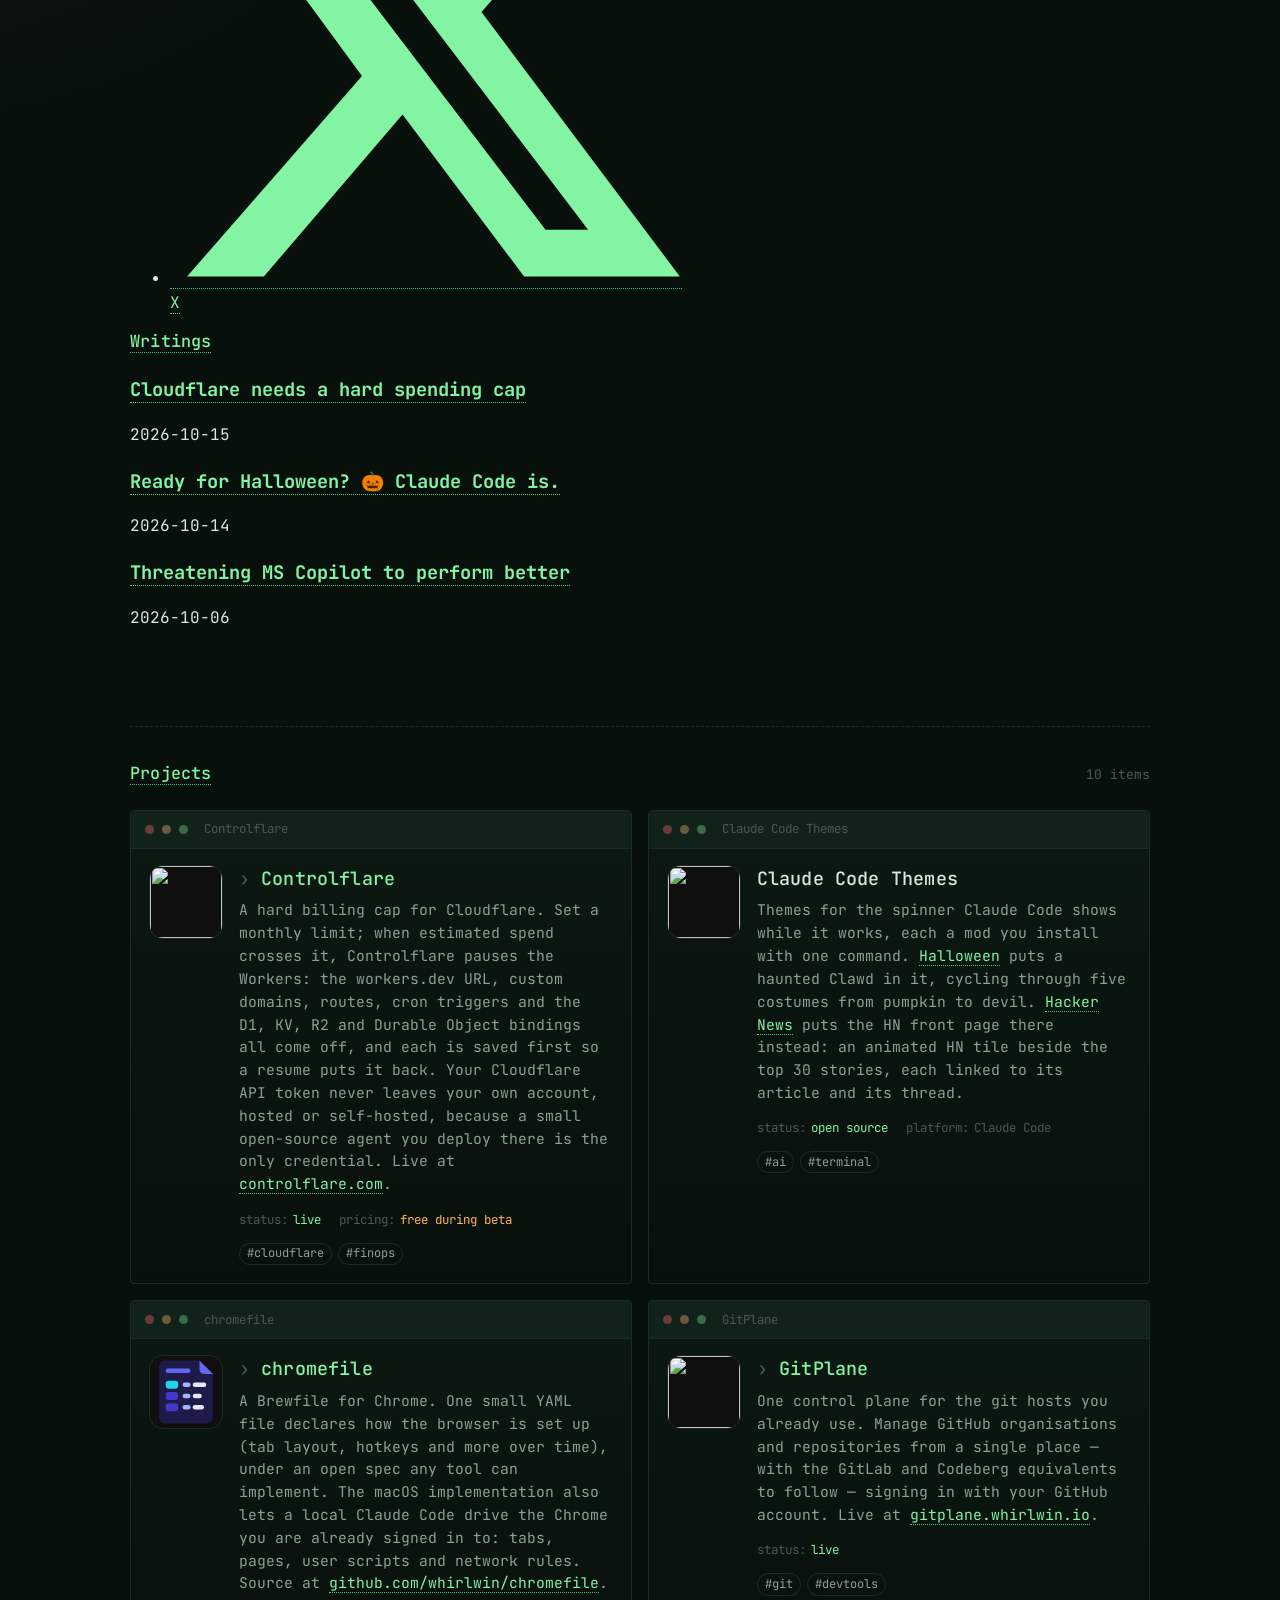
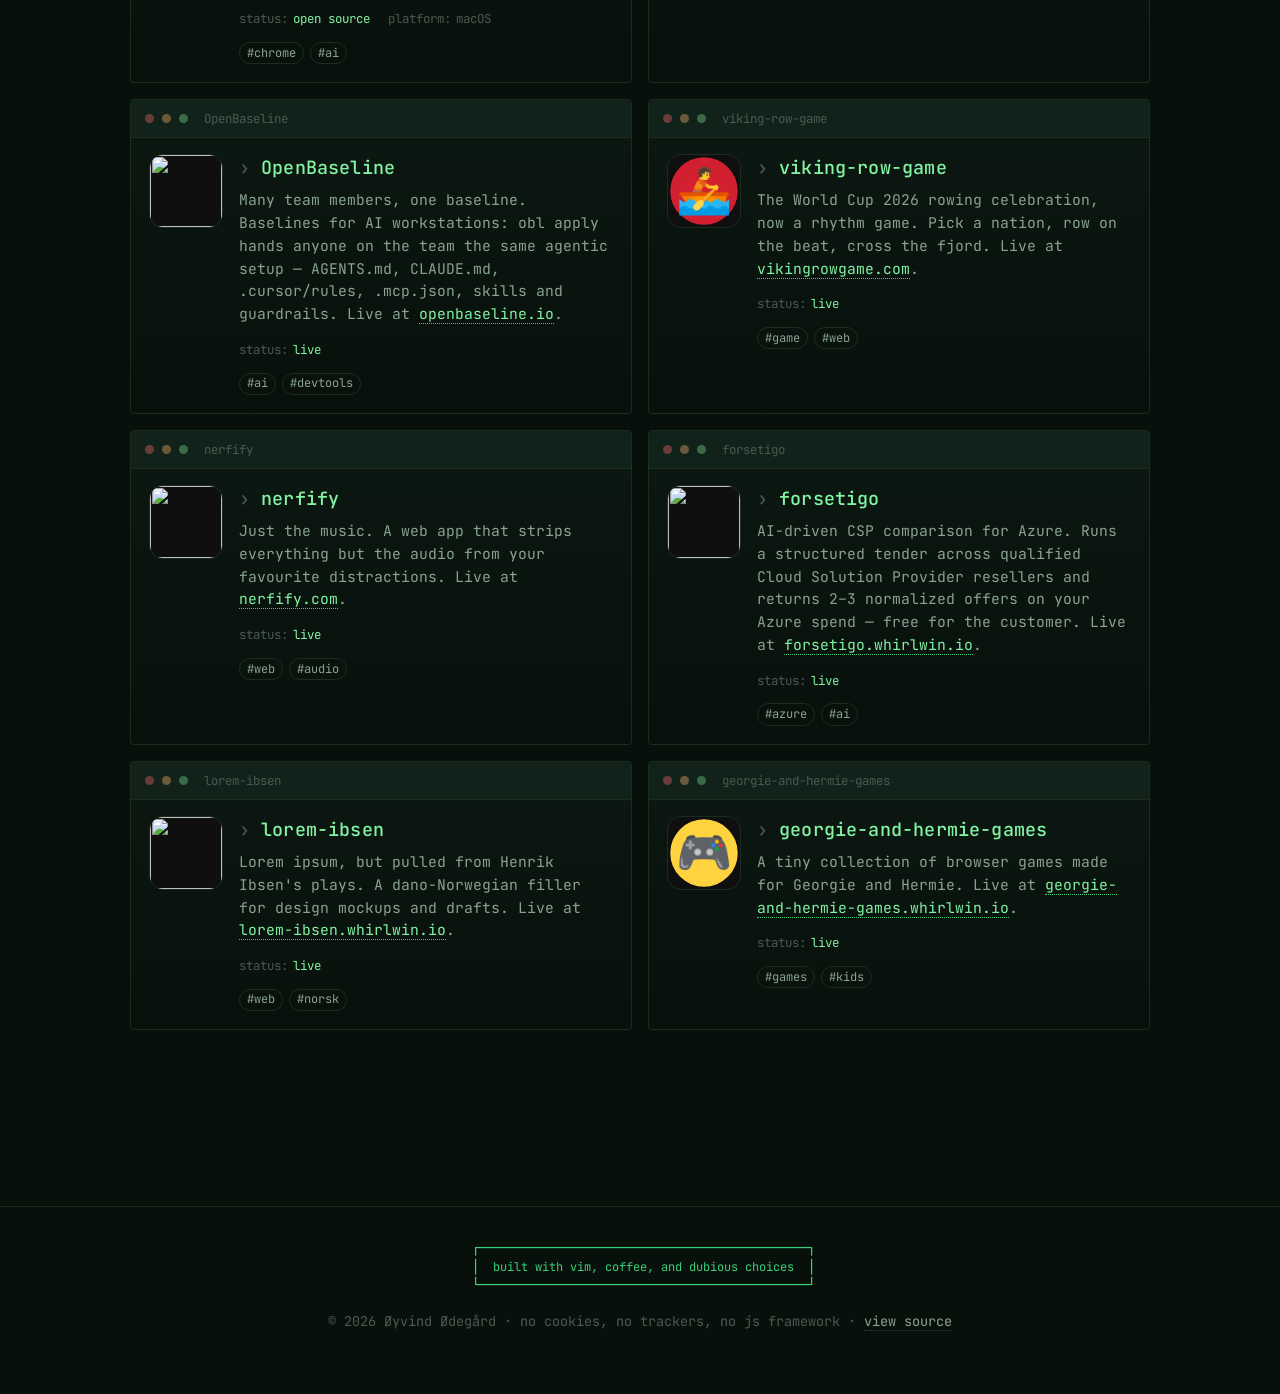
==== commit 22986e1c: "Add Claude Code Themes to the projects One card for the Halloween and Hacker News spinner mods, each" ====
--- a/public/index.html
+++ b/public/index.html
@@ -26,7 +26,7 @@
       rel="stylesheet"
     />
 
-    <link rel="stylesheet" href="/styles.css?v=11" />
+    <link rel="stylesheet" href="/styles.css?v=12" />
     <link rel="icon" href="data:image/svg+xml,%3Csvg xmlns='http://www.w3.org/2000/svg' viewBox='0 0 32 32'%3E%3Crect width='32' height='32' fill='%2308100b'/%3E%3Ctext x='50%25' y='62%25' text-anchor='middle' font-family='monospace' font-weight='700' font-size='22' fill='%2382f4a3'%3E~%3C/text%3E%3C/svg%3E" />
   </head>
 
@@ -133,7 +133,7 @@
       <section id="apps" class="block" aria-labelledby="apps-heading">
         <header class="block__head block__head--plain">
           <h2 id="apps-heading"><a href="/projects">Projects</a></h2>
-          <span class="block__meta">9 items</span>
+          <span class="block__meta">10 items</span>
         </header>
 
         <ol class="apps">
@@ -166,6 +166,40 @@
                 </dl>
                 <div class="card__tags">
                   <span>#cloudflare</span><span>#finops</span>
+                </div>
+              </div>
+            </div>
+          </li>
+
+          <li class="card">
+            <div class="card__chrome">
+              <span class="card__dot"></span><span class="card__dot"></span><span class="card__dot"></span>
+              <span class="card__title">Claude Code Themes</span>
+            </div>
+            <div class="card__body card__body--with-logo">
+              <span class="card__logo" aria-hidden="true">
+                <img src="/logos/claude-code.svg?v=2" alt="" width="64" height="64" loading="lazy" />
+              </span>
+              <div class="card__text">
+                <h3 class="card__name">
+                  <span>Claude Code Themes</span>
+                </h3>
+                <p class="card__desc">
+                  Themes for the spinner Claude Code shows while it works, each a mod
+                  you install with one command.
+                  <a href="https://github.com/whirlwin/claude-code-halloween" target="_blank" rel="noopener">Halloween</a>
+                  puts a haunted Clawd in it, cycling through five costumes from
+                  pumpkin to devil.
+                  <a href="https://github.com/whirlwin/claude-code-hackernews" target="_blank" rel="noopener">Hacker News</a>
+                  puts the HN front page there instead: an animated HN tile beside
+                  the top 30 stories, each linked to its article and its thread.
+                </p>
+                <dl class="card__meta">
+                  <div><dt>status</dt><dd class="ok">open source</dd></div>
+                  <div><dt>platform</dt><dd class="dim">Claude Code</dd></div>
+                </dl>
+                <div class="card__tags">
+                  <span>#ai</span><span>#terminal</span>
                 </div>
               </div>
             </div>
